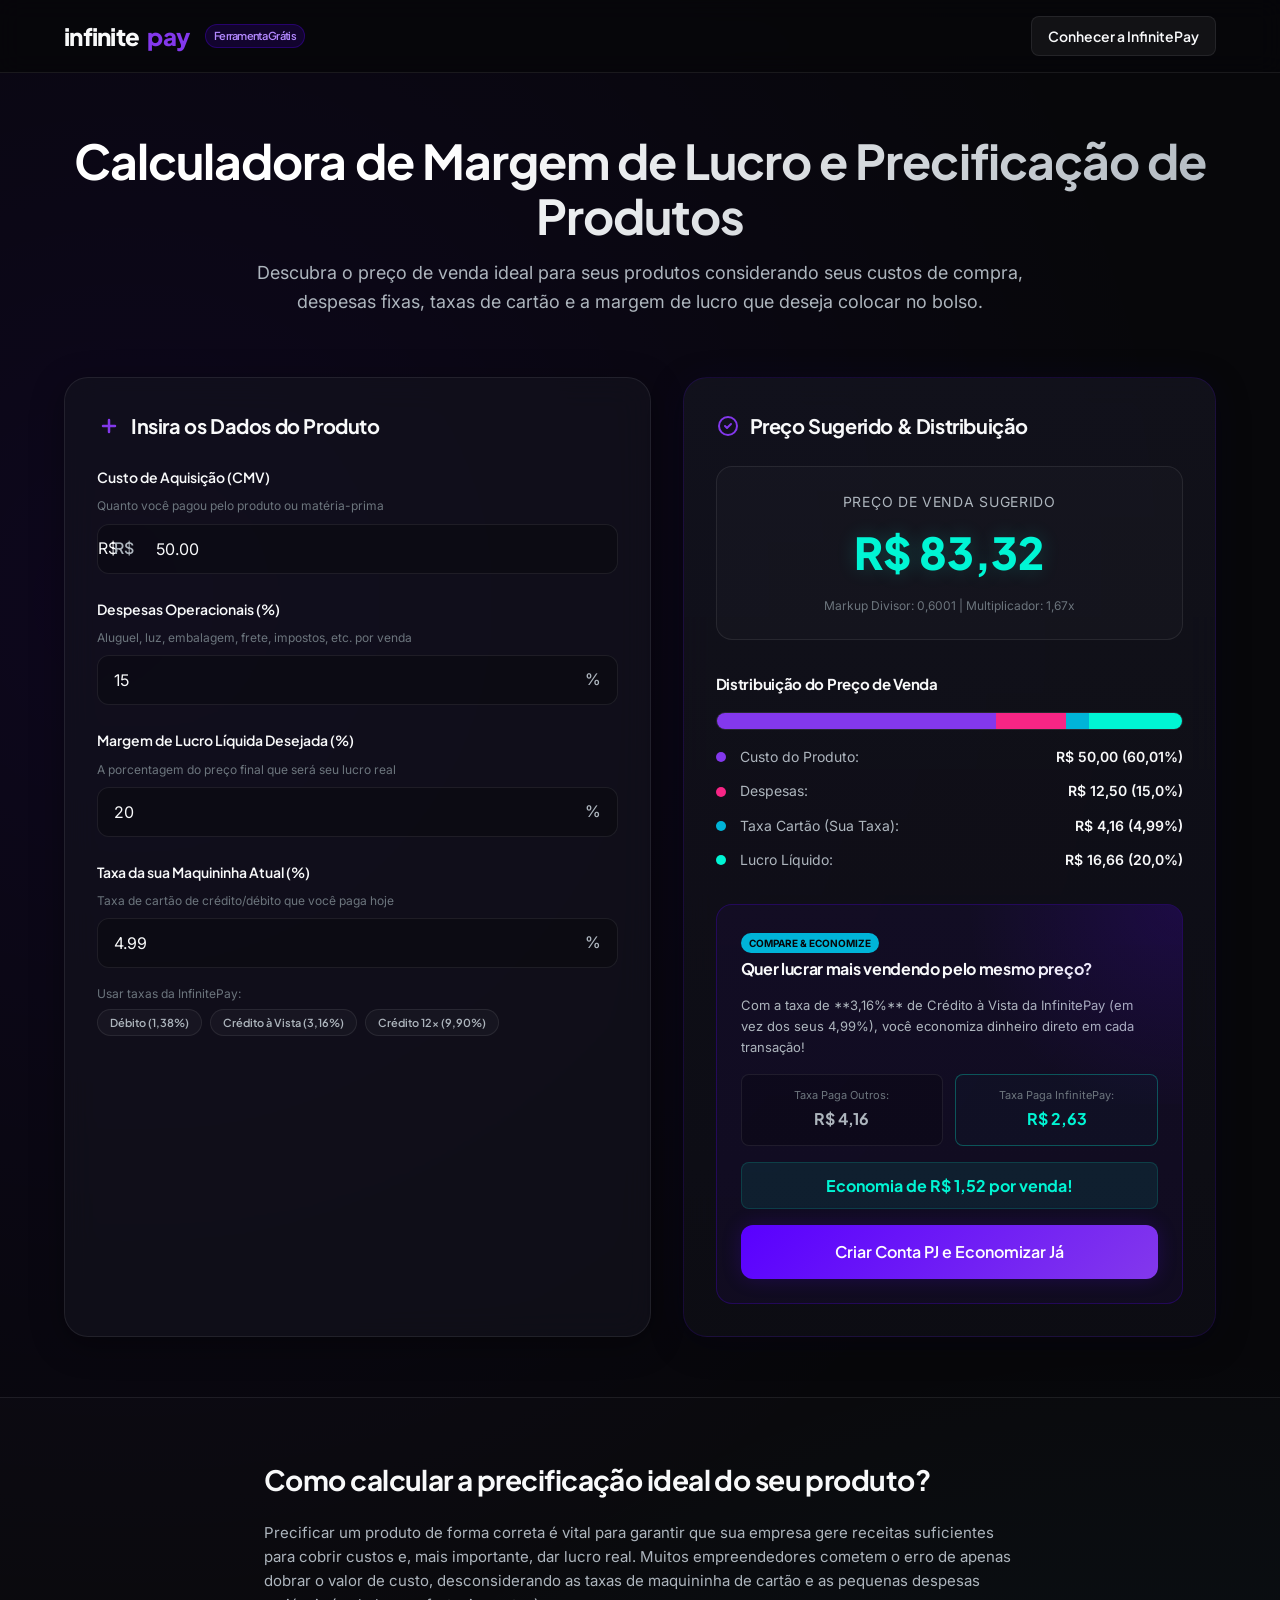
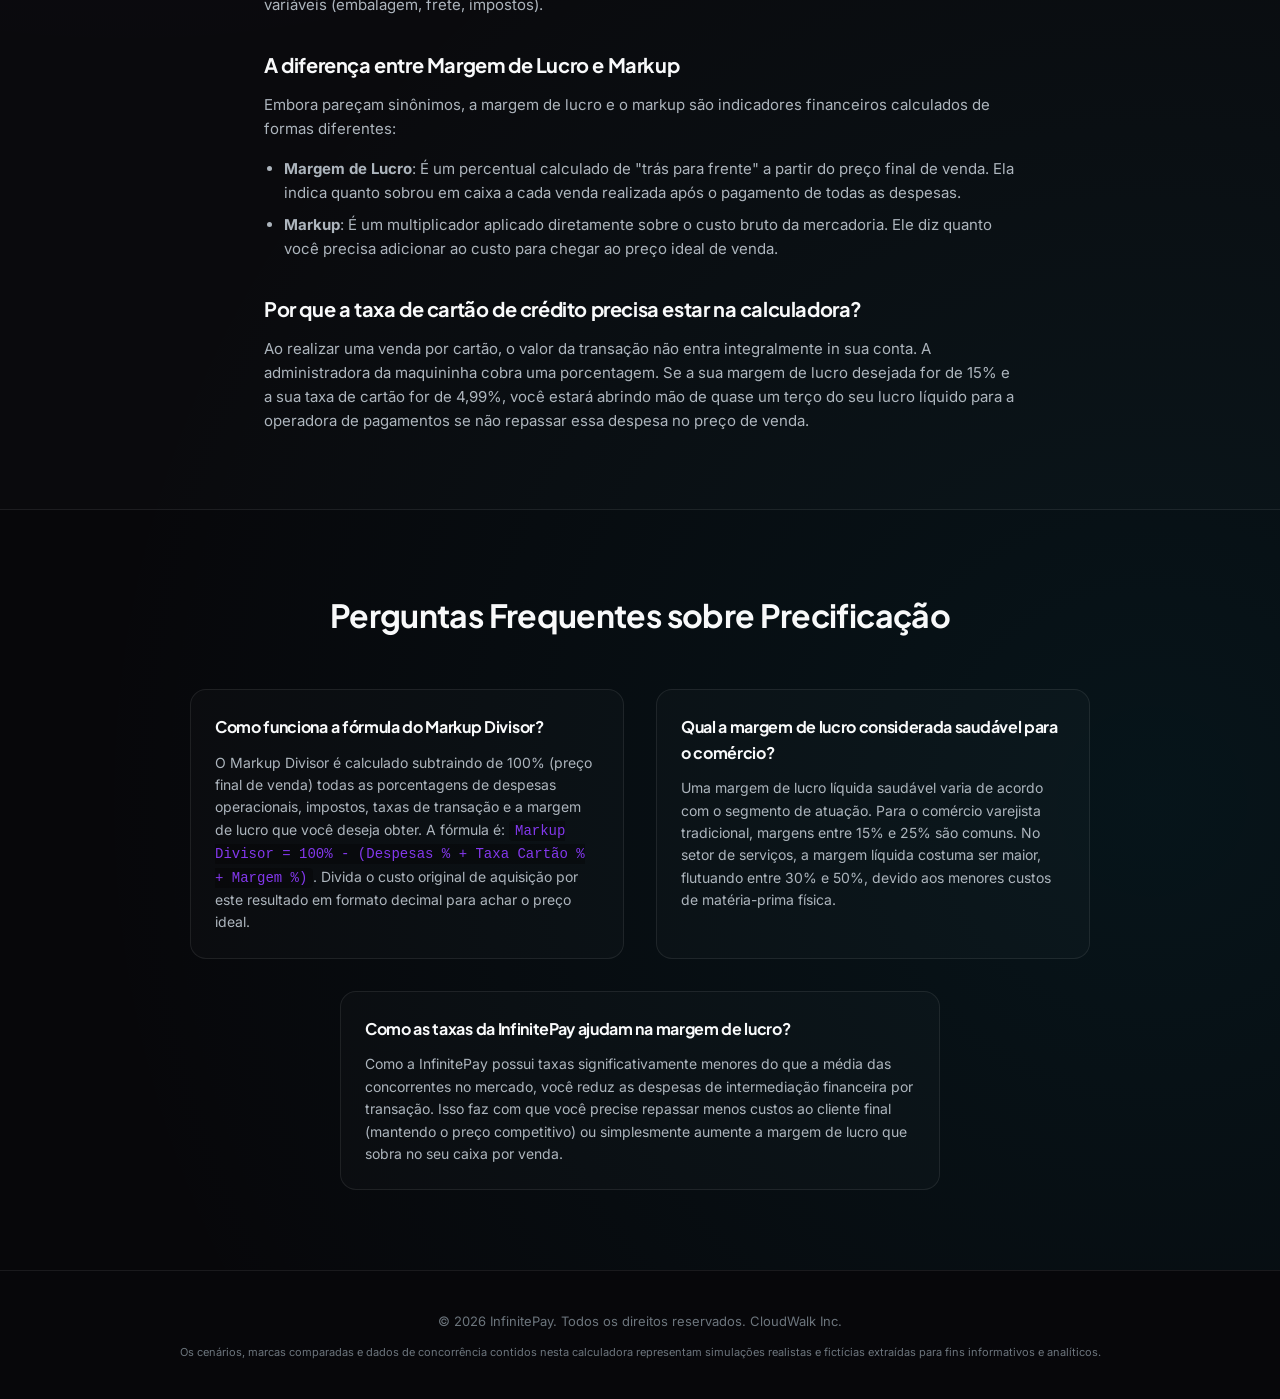
==== candidato/index.html @ b07c37e4 "feat: implement dynamic pricing calculator with markup logic and comparison tool" ====
<!DOCTYPE html>
<html lang="pt-BR">
<head>
    <meta charset="UTF-8">
    <meta name="viewport" content="width=device-width, initial-scale=1.0">
    <title>Calculadora de Margem de Lucro e Precificação de Produtos | InfinitePay</title>
    
    <!-- SEO Meta Tags -->
    <meta name="description" content="Calcule o preço de venda ideal dos seus produtos e sua margem de lucro real de forma simples. Simule custos, despesas e economize com as taxas de cartão da InfinitePay.">
    <meta name="robots" content="index, follow">
    <link rel="canonical" href="https://infinitepay.io/ferramentas/calculadora-margem-lucro-precificacao">
    
    <!-- Open Graph (Facebook, LinkedIn, etc.) -->
    <meta property="og:type" content="website">
    <meta property="og:url" content="https://infinitepay.io/ferramentas/calculadora-margem-lucro-precificacao">
    <meta property="og:title" content="Calculadora de Margem de Lucro e Precificação de Produtos | InfinitePay">
    <meta property="og:description" content="Calcule o preço de venda ideal dos seus produtos e sua margem de lucro real. Simule custos, despesas e o impacto das taxas de cartão grátis.">
    <meta property="og:image" content="https://infinitepay.io/assets/images/calculadora-precificacao-og.jpg">
    <meta property="og:locale" content="pt_BR">

    <!-- Twitter Card -->
    <meta name="twitter:card" content="summary_large_image">
    <meta name="twitter:url" content="https://infinitepay.io/ferramentas/calculadora-margem-lucro-precificacao">
    <meta name="twitter:title" content="Calculadora de Margem de Lucro e Precificação de Produtos | InfinitePay">
    <meta name="twitter:description" content="Calcule o preço de venda ideal dos seus produtos e sua margem de lucro real. Simule custos, despesas e economize nas taxas de cartão.">
    <meta name="twitter:image" content="https://infinitepay.io/assets/images/calculadora-precificacao-og.jpg">

    <!-- Fonts -->
    <link rel="preconnect" href="https://fonts.googleapis.com">
    <link rel="preconnect" href="https://fonts.gstatic.com" crossorigin>
    <link href="https://fonts.googleapis.com/css2?family=Plus+Jakarta+Sans:wght@400;500;600;700;800&family=Inter:wght@400;500;600&display=swap" rel="stylesheet">
    
    <!-- Style Link -->
    <link rel="stylesheet" href="style.css">

    <!-- Schema JSON-LD for WebApplication -->
    <script type="application/ld+json">
    {
      "@context": "https://schema.org",
      "@type": "WebApplication",
      "name": "Calculadora de Margem de Lucro e Precificação de Produtos",
      "url": "https://infinitepay.io/ferramentas/calculadora-margem-lucro-precificacao",
      "image": "https://infinitepay.io/assets/images/calculadora-precificacao-og.jpg",
      "description": "Calculadora gratuita para empreendedores calcularem o preço de venda ideal de mercadorias, margem de lucro e markup divisor.",
      "applicationCategory": "BusinessApplication, FinanceApplication",
      "operatingSystem": "All",
      "browserRequirements": "Requires JavaScript. Requires HTML5.",
      "offers": {
        "@type": "Offer",
        "price": "0",
        "priceCurrency": "BRL"
      },
      "publisher": {
        "@type": "Organization",
        "name": "InfinitePay",
        "url": "https://infinitepay.io",
        "logo": "https://infinitepay.io/assets/images/logo.png"
      }
    }
    </script>

    <!-- Schema JSON-LD for FAQPage (SEO/AEO Rich Snippet) -->
    <script type="application/ld+json">
    {
      "@context": "https://schema.org",
      "@type": "FAQPage",
      "mainEntity": [
        {
          "@type": "Question",
          "name": "Como calcular a margem de lucro de um produto?",
          "acceptedAnswer": {
            "@type": "Answer",
            "text": "Para calcular a margem de lucro líquida de um produto, subtraia todos os custos e despesas operacionais do preço de venda final. Divida o valor do lucro pelo preço de venda e multiplique por 100 para obter a porcentagem de margem líquida."
          }
        },
        {
          "@type": "Question",
          "name": "Qual é a diferença entre margem de lucro e markup?",
          "acceptedAnswer": {
            "@type": "Answer",
            "text": "A margem de lucro calcula a porcentagem de lucro contida no preço de venda final (que nunca passa de 100%). Já o markup é um multiplicador aplicado sobre o custo de compra do produto para definir o preço de venda (podendo ser superior a 100%)."
          }
        },
        {
          "@type": "Question",
          "name": "Por que incluir taxas de cartão na precificação?",
          "acceptedAnswer": {
            "@type": "Answer",
            "text": "As taxas de cartão e meios de pagamento são custos variáveis diretos que incidem sobre cada venda. Se não forem contabilizadas no preço de venda, elas consumirão diretamente a sua margem de lucro líquida."
          }
        }
      ]
    }
    </script>
</head>
<body>

    <!-- Header Navigation -->
    <header class="main-header">
        <div class="header-container">
            <div class="logo">
                <span class="logo-bold">infinite</span><span class="logo-light">pay</span>
                <span class="badge">Ferramenta Grátis</span>
            </div>
            <a href="https://infinitepay.io" class="btn-secondary-sm" target="_blank" rel="noopener">Conhecer a InfinitePay</a>
        </div>
    </header>

    <!-- Hero / Intro Section -->
    <main class="main-content">
        <section class="hero-section">
            <div class="container">
                <h1 class="hero-title">Calculadora de Margem de Lucro e Precificação de Produtos</h1>
                <p class="hero-subtitle">Descubra o preço de venda ideal para seus produtos considerando seus custos de compra, despesas fixas, taxas de cartão e a margem de lucro que deseja colocar no bolso.</p>
            </div>
        </section>

        <!-- Interactive Tool Interface -->
        <section class="calculator-section" id="calculadora-app">
            <div class="container calculator-grid">
                
                <!-- Inputs Box -->
                <div class="calc-panel inputs-panel">
                    <h2 class="panel-title">
                        <svg width="24" height="24" viewBox="0 0 24 24" fill="none" xmlns="http://www.w3.org/2000/svg"><path d="M12 6V18M6 12H18" stroke="currentColor" stroke-width="2.5" stroke-linecap="round" stroke-linejoin="round"/></svg>
                        Insira os Dados do Produto
                    </h2>
                    
                    <form class="calc-form" onsubmit="event.preventDefault();">
                        
                        <!-- Input 1: Custo do Produto -->
                        <div class="input-group">
                            <label for="input-cost">Custo de Aquisição (CMV)</label>
                            <span class="label-hint">Quanto você pagou pelo produto ou matéria-prima</span>
                            <div class="input-wrapper currency-input">
                                <span class="prefix">R$</span>
                                <input type="number" id="input-cost" placeholder="0,00" min="0.01" step="0.01" value="50.00" required>
                            </div>
                        </div>

                        <!-- Input 2: Despesas Fixas / Variáveis -->
                        <div class="input-group">
                            <label for="input-expenses">Despesas Operacionais (%)</label>
                            <span class="label-hint">Aluguel, luz, embalagem, frete, impostos, etc. por venda</span>
                            <div class="input-wrapper percent-input">
                                <input type="number" id="input-expenses" placeholder="0" min="0" max="99" value="15" required>
                                <span class="suffix">%</span>
                            </div>
                        </div>

                        <!-- Input 3: Margem Desejada -->
                        <div class="input-group">
                            <label for="input-profit">Margem de Lucro Líquida Desejada (%)</label>
                            <span class="label-hint">A porcentagem do preço final que será seu lucro real</span>
                            <div class="input-wrapper percent-input">
                                <input type="number" id="input-profit" placeholder="0" min="0" max="99" value="20" required>
                                <span class="suffix">%</span>
                            </div>
                        </div>

                        <!-- Input 4: Taxas de Cartão -->
                        <div class="input-group">
                            <label for="input-card-tax">Taxa da sua Maquininha Atual (%)</label>
                            <span class="label-hint">Taxa de cartão de crédito/débito que você paga hoje</span>
                            <div class="input-wrapper percent-input">
                                <input type="number" id="input-card-tax" placeholder="0.00" min="0" max="99" step="0.01" value="4.99" required>
                                <span class="suffix">%</span>
                            </div>
                            
                            <!-- Preset Buttons for InfinitePay comparison -->
                            <div class="presets-container">
                                <span class="presets-title">Usar taxas da InfinitePay:</span>
                                <div class="presets-buttons">
                                    <button type="button" class="preset-btn" data-rate="1.38">Débito (1,38%)</button>
                                    <button type="button" class="preset-btn" data-rate="3.16">Crédito à Vista (3,16%)</button>
                                    <button type="button" class="preset-btn" data-rate="9.90">Crédito 12x (9,90%)</button>
                                </div>
                            </div>
                        </div>

                    </form>
                </div>

                <!-- Outputs / Results Box -->
                <div class="calc-panel results-panel">
                    <h2 class="panel-title">
                        <svg width="24" height="24" viewBox="0 0 24 24" fill="none" xmlns="http://www.w3.org/2000/svg"><path d="M9 12L11 14L15 10M21 12C21 16.9706 16.9706 21 12 21C7.02944 21 3 16.9706 3 12C3 7.02944 7.02944 3 12 3C16.9706 3 21 7.02944 21 12Z" stroke="currentColor" stroke-width="2" stroke-linecap="round" stroke-linejoin="round"/></svg>
                        Preço Sugerido & Distribuição
                    </h2>
                    
                    <div id="results-error" class="results-error hidden">
                        <p class="error-msg">⚠️ A soma das despesas operacionais, taxa de cartão e margem desejada não pode atingir ou ultrapassar 100%. Reduza os valores para calcular.</p>
                    </div>

                    <div id="results-display" class="results-display">
                        
                        <div class="price-sugestion">
                            <span class="price-label">Preço de Venda Sugerido</span>
                            <div class="price-value" id="res-price">R$ 81,97</div>
                            <div class="markup-info">Markup Divisor: <span id="res-divisor">0,6100</span> | Multiplicador: <span id="res-multi">1,64x</span></div>
                        </div>

                        <!-- Bar chart distribution breakdown of selling price -->
                        <div class="breakdown-container">
                            <h3 class="breakdown-title">Distribuição do Preço de Venda</h3>
                            
                            <div class="bar-chart">
                                <div class="bar-segment seg-cost" id="bar-cost" style="width: 61%;"></div>
                                <div class="bar-segment seg-expenses" id="bar-expenses" style="width: 15%;"></div>
                                <div class="bar-segment seg-tax" id="bar-tax" style="width: 4.99%;"></div>
                                <div class="bar-segment seg-profit" id="bar-profit" style="width: 20%;"></div>
                            </div>
                            
                            <div class="legend-grid">
                                <div class="legend-item">
                                    <span class="dot cost"></span>
                                    <span class="leg-label">Custo do Produto:</span>
                                    <span class="leg-val" id="res-cost-val">R$ 50,00 (61,0%)</span>
                                </div>
                                <div class="legend-item">
                                    <span class="dot expenses"></span>
                                    <span class="leg-label">Despesas:</span>
                                    <span class="leg-val" id="res-expenses-val">R$ 12,30 (15,0%)</span>
                                </div>
                                <div class="legend-item">
                                    <span class="dot tax"></span>
                                    <span class="leg-label">Taxa Cartão (Sua Taxa):</span>
                                    <span class="leg-val" id="res-tax-val">R$ 4,09 (4,99%)</span>
                                </div>
                                <div class="legend-item">
                                    <span class="dot profit"></span>
                                    <span class="leg-label">Lucro Líquido:</span>
                                    <span class="leg-val" id="res-profit-val">R$ 16,39 (20,0%)</span>
                                </div>
                            </div>
                        </div>

                        <!-- Business Integration Call To Action -->
                        <div class="cta-integration">
                            <div class="cta-header">
                                <span class="cta-badge">Compare & Economize</span>
                                <h3 class="cta-title">Quer lucrar mais vendendo pelo mesmo preço?</h3>
                            </div>
                            <p class="cta-desc">Com a taxa de **3,16%** de Crédito à Vista da InfinitePay (em vez dos seus <span id="res-compare-current-rate">4,99</span>%), você economiza dinheiro direto em cada transação!</p>
                            
                            <div class="comparison-bar">
                                <div class="comp-box competitor">
                                    <span class="comp-label">Taxa Paga Outros:</span>
                                    <span class="comp-val" id="res-comp-others">R$ 4,09</span>
                                </div>
                                <div class="comp-box infinitepay">
                                    <span class="comp-label">Taxa Paga InfinitePay:</span>
                                    <span class="comp-val" id="res-comp-ip">R$ 2,59</span>
                                </div>
                            </div>

                            <div class="savings-highlight">
                                Economia de <span class="savings-amount" id="res-savings-value">R$ 1,50</span> por venda!
                            </div>
                            
                            <a href="https://infinitepay.io" class="btn-primary" target="_blank" rel="noopener">Criar Conta PJ e Economizar Já</a>
                        </div>

                    </div>
                </div>

            </div>
        </section>

        <!-- Informative / Content Section (SEO semantic reinforcement) -->
        <section class="content-section">
            <div class="container content-container">
                <div class="content-text">
                    <h2>Como calcular a precificação ideal do seu produto?</h2>
                    <p>Precificar um produto de forma correta é vital para garantir que sua empresa gere receitas suficientes para cobrir custos e, mais importante, dar lucro real. Muitos empreendedores cometem o erro de apenas dobrar o valor de custo, desconsiderando as taxas de maquininha de cartão e as pequenas despesas variáveis (embalagem, frete, impostos).</p>
                    
                    <h3>A diferença entre Margem de Lucro e Markup</h3>
                    <p>Embora pareçam sinônimos, a margem de lucro e o markup são indicadores financeiros calculados de formas diferentes:</p>
                    <ul>
                        <li><strong>Margem de Lucro</strong>: É um percentual calculado de "trás para frente" a partir do preço final de venda. Ela indica quanto sobrou em caixa a cada venda realizada após o pagamento de todas as despesas.</li>
                        <li><strong>Markup</strong>: É um multiplicador aplicado diretamente sobre o custo bruto da mercadoria. Ele diz quanto você precisa adicionar ao custo para chegar ao preço ideal de venda.</li>
                    </ul>

                    <h3>Por que a taxa de cartão de crédito precisa estar na calculadora?</h3>
                    <p>Ao realizar uma venda por cartão, o valor da transação não entra integralmente in sua conta. A administradora da maquininha cobra uma porcentagem. Se a sua margem de lucro desejada for de 15% e a sua taxa de cartão for de 4,99%, você estará abrindo mão de quase um terço do seu lucro líquido para a operadora de pagamentos se não repassar essa despesa no preço de venda.</p>
                </div>
            </div>
        </section>

        <!-- FAQ Section (AEO optimized) -->
        <section class="faq-section">
            <div class="container faq-container">
                <h2 class="faq-section-title">Perguntas Frequentes sobre Precificação</h2>
                
                <div class="faq-grid">
                    <div class="faq-item">
                        <h3 class="faq-question">Como funciona a fórmula do Markup Divisor?</h3>
                        <p class="faq-answer">O Markup Divisor é calculado subtraindo de 100% (preço final de venda) todas as porcentagens de despesas operacionais, impostos, taxas de transação e a margem de lucro que você deseja obter. A fórmula é: <code>Markup Divisor = 100% - (Despesas % + Taxa Cartão % + Margem %)</code>. Divida o custo original de aquisição por este resultado em formato decimal para achar o preço ideal.</p>
                    </div>

                    <div class="faq-item">
                        <h3 class="faq-question">Qual a margem de lucro considerada saudável para o comércio?</h3>
                        <p class="faq-answer">Uma margem de lucro líquida saudável varia de acordo com o segmento de atuação. Para o comércio varejista tradicional, margens entre 15% e 25% são comuns. No setor de serviços, a margem líquida costuma ser maior, flutuando entre 30% e 50%, devido aos menores custos de matéria-prima física.</p>
                    </div>

                    <div class="faq-item">
                        <h3 class="faq-question">Como as taxas da InfinitePay ajudam na margem de lucro?</h3>
                        <p class="faq-answer">Como a InfinitePay possui taxas significativamente menores do que a média das concorrentes no mercado, você reduz as despesas de intermediação financeira por transação. Isso faz com que você precise repassar menos custos ao cliente final (mantendo o preço competitivo) ou simplesmente aumente a margem de lucro que sobra no seu caixa por venda.</p>
                    </div>
                </div>
            </div>
        </section>
    </main>

    <!-- Footer -->
    <footer class="main-footer">
        <div class="container footer-container">
            <p>&copy; 2026 InfinitePay. Todos os direitos reservados. CloudWalk Inc.</p>
            <p class="footer-small">Os cenários, marcas comparadas e dados de concorrência contidos nesta calculadora representam simulações realistas e fictícias extraídas para fins informativos e analíticos.</p>
        </div>
    </footer>

    <!-- App Script -->
    <script src="app.js"></script>
</body>
</html>
---- candidato/style.css ----
/* --- Custom Properties / Design Tokens --- */
:root {
    --font-heading: 'Plus Jakarta Sans', -apple-system, BlinkMacSystemFont, "Segoe UI", Roboto, Helvetica, Arial, sans-serif;
    --font-body: 'Inter', -apple-system, BlinkMacSystemFont, "Segoe UI", Roboto, Helvetica, Arial, sans-serif;
    
    /* Sleek Dark Palette with Vibrating Violet & Blue Neons */
    --color-bg-darkest: #07070a;
    --color-bg-darker: #0d0d14;
    --color-bg-card: rgba(20, 20, 31, 0.6);
    --color-bg-card-hover: rgba(28, 28, 43, 0.8);
    
    --color-primary: #5900ff; /* Purple Neon */
    --color-primary-light: #8338ec;
    --color-primary-glow: rgba(89, 0, 255, 0.4);
    
    --color-accent-blue: #00b4d8;
    --color-accent-blue-glow: rgba(0, 180, 216, 0.3);
    
    --color-success: #00f5d4;
    --color-error: #ff0054;
    
    --color-text-primary: #f8f9fa;
    --color-text-secondary: #adb5bd;
    --color-text-muted: #6c757d;
    
    --border-color: rgba(255, 255, 255, 0.08);
    --border-color-focus: rgba(89, 0, 255, 0.5);
    
    --transition-fast: 0.2s ease;
    --transition-normal: 0.3s cubic-bezier(0.25, 0.8, 0.25, 1);
    
    --shadow-premium: 0 8px 32px 0 rgba(0, 0, 0, 0.37);
    --shadow-glow: 0 0 20px rgba(89, 0, 255, 0.2);
}

/* --- Base Styles & Reset --- */
* {
    margin: 0;
    padding: 0;
    box-sizing: border-box;
}

body {
    background-color: var(--color-bg-darkest);
    color: var(--color-text-primary);
    font-family: var(--font-body);
    line-height: 1.6;
    overflow-x: hidden;
    background-image: 
        radial-gradient(circle at 10% 20%, rgba(89, 0, 255, 0.08) 0%, transparent 40%),
        radial-gradient(circle at 90% 80%, rgba(0, 180, 216, 0.08) 0%, transparent 40%);
}

.container {
    width: 100%;
    max-width: 1200px;
    margin: 0 auto;
    padding: 0 24px;
}

/* --- Typography --- */
h1, h2, h3, h4 {
    font-family: var(--font-heading);
    font-weight: 700;
    letter-spacing: -0.02em;
}

/* --- Header --- */
.main-header {
    background-color: rgba(7, 7, 10, 0.85);
    backdrop-filter: blur(12px);
    border-bottom: 1px solid var(--border-color);
    position: sticky;
    top: 0;
    z-index: 100;
}

.header-container {
    display: flex;
    justify-content: space-between;
    align-items: center;
    height: 72px;
    max-width: 1200px;
    margin: 0 auto;
    padding: 0 24px;
}

.logo {
    display: flex;
    align-items: center;
    gap: 8px;
    font-family: var(--font-heading);
    font-size: 24px;
    font-weight: 800;
    letter-spacing: -0.03em;
}

.logo-bold {
    color: var(--color-text-primary);
}

.logo-light {
    color: var(--color-primary-light);
}

.badge {
    font-size: 11px;
    font-weight: 600;
    background-color: rgba(89, 0, 255, 0.15);
    color: #b388ff;
    padding: 2px 8px;
    border-radius: 20px;
    border: 1px solid rgba(89, 0, 255, 0.3);
    margin-left: 8px;
}

/* --- Buttons --- */
.btn-primary {
    display: inline-flex;
    align-items: center;
    justify-content: center;
    background: linear-gradient(135deg, var(--color-primary), var(--color-primary-light));
    color: white;
    font-family: var(--font-heading);
    font-weight: 600;
    font-size: 16px;
    padding: 14px 28px;
    border-radius: 12px;
    border: none;
    cursor: pointer;
    text-decoration: none;
    transition: var(--transition-normal);
    box-shadow: var(--shadow-glow);
}

.btn-primary:hover {
    transform: translateY(-2px);
    box-shadow: 0 0 30px rgba(89, 0, 255, 0.5);
    filter: brightness(1.1);
}

.btn-secondary-sm {
    display: inline-flex;
    align-items: center;
    background-color: rgba(255, 255, 255, 0.05);
    border: 1px solid var(--border-color);
    color: var(--color-text-primary);
    font-family: var(--font-heading);
    font-weight: 600;
    font-size: 14px;
    padding: 8px 16px;
    border-radius: 8px;
    cursor: pointer;
    text-decoration: none;
    transition: var(--transition-fast);
}

.btn-secondary-sm:hover {
    background-color: rgba(255, 255, 255, 0.1);
    border-color: rgba(255, 255, 255, 0.2);
}

/* --- Hero Section --- */
.hero-section {
    padding: 60px 0 40px;
    text-align: center;
}

.hero-title {
    font-size: clamp(32px, 5vw, 48px);
    line-height: 1.15;
    margin-bottom: 16px;
    background: linear-gradient(135deg, #fff 30%, var(--color-text-secondary));
    -webkit-background-clip: text;
    -webkit-text-fill-color: transparent;
}

.hero-subtitle {
    font-size: clamp(16px, 2vw, 18px);
    color: var(--color-text-secondary);
    max-width: 800px;
    margin: 0 auto;
}

/* --- Calculator Section --- */
.calculator-section {
    padding: 20px 0 60px;
}

.calculator-grid {
    display: grid;
    grid-template-columns: 1fr;
    gap: 32px;
}

@media (min-width: 992px) {
    .calculator-grid {
        grid-template-columns: 1.1fr 1fr;
    }
}

/* Glassmorphism Panel Container */
.calc-panel {
    background: var(--color-bg-card);
    backdrop-filter: blur(16px);
    border: 1px solid var(--border-color);
    border-radius: 24px;
    padding: 32px;
    box-shadow: var(--shadow-premium);
    transition: border-color var(--transition-normal);
}

.calc-panel:hover {
    border-color: rgba(255, 255, 255, 0.15);
}

.panel-title {
    font-size: 20px;
    margin-bottom: 24px;
    display: flex;
    align-items: center;
    gap: 10px;
    color: var(--color-text-primary);
}

.panel-title svg {
    color: var(--color-primary-light);
}

/* Form inputs styling */
.calc-form {
    display: flex;
    flex-direction: column;
    gap: 24px;
}

.input-group {
    display: flex;
    flex-direction: column;
    gap: 8px;
}

.input-group label {
    font-family: var(--font-heading);
    font-weight: 600;
    font-size: 14px;
    color: var(--color-text-primary);
}

.label-hint {
    font-size: 12px;
    color: var(--color-text-muted);
}

.input-wrapper {
    position: relative;
    display: flex;
    align-items: center;
    background-color: rgba(0, 0, 0, 0.25);
    border: 1px solid var(--border-color);
    border-radius: 12px;
    transition: var(--transition-fast);
}

.input-wrapper:focus-within {
    border-color: var(--color-primary-light);
    box-shadow: 0 0 10px rgba(89, 0, 255, 0.25);
}

.input-wrapper input {
    width: 100%;
    background: transparent;
    border: none;
    outline: none;
    color: var(--color-text-primary);
    font-family: var(--font-body);
    font-size: 16px;
    padding: 14px 16px;
}

/* Remove spin buttons on inputs */
.input-wrapper input::-webkit-outer-spin-button,
.input-wrapper input::-webkit-inner-spin-button {
    -webkit-appearance: none;
    margin: 0;
}

.input-wrapper input[type=number] {
    -moz-appearance: textfield;
}

/* Prefix & Suffix style */
.currency-input input {
    padding-left: 38px;
}

.currency-input::before {
    content: "R$";
    position: absolute;
    left: 16px;
    color: var(--color-text-secondary);
    font-size: 16px;
    font-weight: 500;
}

.percent-input input {
    padding-right: 38px;
}

.percent-input .suffix {
    position: absolute;
    right: 16px;
    color: var(--color-text-secondary);
    font-size: 16px;
    font-weight: 500;
}

/* Presets style */
.presets-container {
    margin-top: 8px;
}

.presets-title {
    font-size: 12px;
    color: var(--color-text-muted);
    display: block;
    margin-bottom: 6px;
}

.presets-buttons {
    display: flex;
    flex-wrap: wrap;
    gap: 8px;
}

.preset-btn {
    background-color: rgba(255, 255, 255, 0.03);
    border: 1px solid var(--border-color);
    color: var(--color-text-secondary);
    font-family: var(--font-heading);
    font-size: 11px;
    font-weight: 600;
    padding: 6px 12px;
    border-radius: 20px;
    cursor: pointer;
    transition: var(--transition-fast);
}

.preset-btn:hover {
    background-color: rgba(89, 0, 255, 0.1);
    color: #b388ff;
    border-color: rgba(89, 0, 255, 0.4);
}

.preset-btn.active {
    background-color: var(--color-primary);
    color: white;
    border-color: var(--color-primary-light);
    box-shadow: 0 0 10px rgba(89, 0, 255, 0.3);
}

/* --- Results Panel --- */
.results-panel {
    background: linear-gradient(180deg, rgba(20, 20, 31, 0.8) 0%, rgba(13, 13, 20, 0.95) 100%);
    border: 1px solid rgba(89, 0, 255, 0.15);
    box-shadow: var(--shadow-premium), 0 0 40px rgba(89, 0, 255, 0.05);
}

/* Error State */
.results-error {
    background-color: rgba(255, 0, 84, 0.1);
    border: 1px solid rgba(255, 0, 84, 0.25);
    padding: 16px;
    border-radius: 12px;
    margin-bottom: 24px;
}

.results-error.hidden {
    display: none;
}

.error-msg {
    color: #ff85a1;
    font-size: 14px;
}

/* Display State */
.results-display {
    display: flex;
    flex-direction: column;
    gap: 32px;
}

.price-sugestion {
    text-align: center;
    background-color: rgba(255, 255, 255, 0.02);
    border: 1px solid var(--border-color);
    border-radius: 16px;
    padding: 24px;
}

.price-label {
    font-size: 14px;
    color: var(--color-text-secondary);
    text-transform: uppercase;
    letter-spacing: 0.05em;
    display: block;
    margin-bottom: 4px;
}

.price-value {
    font-family: var(--font-heading);
    font-size: clamp(36px, 5vw, 44px);
    font-weight: 800;
    color: var(--color-success);
    margin-bottom: 8px;
    text-shadow: 0 0 20px rgba(0, 245, 212, 0.2);
}

.markup-info {
    font-size: 12px;
    color: var(--color-text-muted);
}

/* Bar Chart breakdown */
.breakdown-container {
    display: flex;
    flex-direction: column;
    gap: 16px;
}

.breakdown-title {
    font-size: 15px;
    color: var(--color-text-primary);
}

.bar-chart {
    height: 18px;
    background-color: rgba(255, 255, 255, 0.05);
    border-radius: 9px;
    display: flex;
    overflow: hidden;
    border: 1px solid rgba(255, 255, 255, 0.05);
}

.bar-segment {
    height: 100%;
    transition: width var(--transition-normal);
}

.seg-cost { background-color: var(--color-primary-light); }
.seg-expenses { background-color: #f72585; }
.seg-tax { background-color: var(--color-accent-blue); }
.seg-profit { background-color: var(--color-success); }

/* Legend styling */
.legend-grid {
    display: flex;
    flex-direction: column;
    gap: 12px;
}

.legend-item {
    display: grid;
    grid-template-columns: 12px 1fr auto;
    align-items: center;
    gap: 12px;
    font-size: 14px;
}

.dot {
    width: 10px;
    height: 10px;
    border-radius: 50%;
    display: inline-block;
}

.dot.cost { background-color: var(--color-primary-light); }
.dot.expenses { background-color: #f72585; }
.dot.tax { background-color: var(--color-accent-blue); }
.dot.profit { background-color: var(--color-success); }

.leg-label {
    color: var(--color-text-secondary);
}

.leg-val {
    font-weight: 600;
    color: var(--color-text-primary);
}

/* CTA Business Integration */
.cta-integration {
    background-color: rgba(89, 0, 255, 0.06);
    border: 1px solid rgba(89, 0, 255, 0.25);
    border-radius: 16px;
    padding: 24px;
    display: flex;
    flex-direction: column;
    gap: 16px;
    position: relative;
    overflow: hidden;
}

.cta-integration::before {
    content: "";
    position: absolute;
    top: -50%;
    right: -50%;
    width: 100%;
    height: 100%;
    background: radial-gradient(circle, rgba(89, 0, 255, 0.15) 0%, transparent 70%);
    pointer-events: none;
}

.cta-badge {
    font-size: 10px;
    font-weight: 700;
    background-color: var(--color-accent-blue);
    color: var(--color-bg-darkest);
    padding: 2px 8px;
    border-radius: 20px;
    display: inline-block;
    margin-bottom: 6px;
    text-transform: uppercase;
}

.cta-title {
    font-size: 16px;
    line-height: 1.3;
}

.cta-desc {
    font-size: 13px;
    color: var(--color-text-secondary);
}

.cta-desc strong {
    color: white;
}

/* Comparison bar visualizer */
.comparison-bar {
    display: flex;
    gap: 12px;
}

.comp-box {
    flex: 1;
    background-color: rgba(0, 0, 0, 0.2);
    border: 1px solid var(--border-color);
    padding: 12px;
    border-radius: 8px;
    text-align: center;
}

.comp-box.infinitepay {
    border-color: rgba(0, 245, 212, 0.3);
    background-color: rgba(0, 245, 212, 0.02);
}

.comp-label {
    font-size: 11px;
    color: var(--color-text-muted);
    display: block;
    margin-bottom: 2px;
}

.comp-val {
    font-family: var(--font-heading);
    font-size: 16px;
    font-weight: 700;
}

.competitor .comp-val {
    color: var(--color-text-secondary);
}

.infinitepay .comp-val {
    color: var(--color-success);
}

.savings-highlight {
    font-family: var(--font-heading);
    font-size: 16px;
    font-weight: 700;
    color: var(--color-success);
    text-align: center;
    background-color: rgba(0, 245, 212, 0.08);
    padding: 10px;
    border-radius: 8px;
    border: 1px solid rgba(0, 245, 212, 0.15);
}

/* --- Content Section --- */
.content-section {
    padding: 60px 0;
    background-color: rgba(255, 255, 255, 0.01);
    border-top: 1px solid var(--border-color);
    border-bottom: 1px solid var(--border-color);
}

.content-container {
    max-width: 800px;
}

.content-text h2 {
    font-size: 28px;
    margin-bottom: 18px;
    color: var(--color-text-primary);
}

.content-text h3 {
    font-size: 20px;
    margin-top: 32px;
    margin-bottom: 12px;
    color: var(--color-text-primary);
}

.content-text p {
    color: var(--color-text-secondary);
    margin-bottom: 16px;
    font-size: 15px;
}

.content-text ul {
    margin-left: 20px;
    margin-bottom: 20px;
    color: var(--color-text-secondary);
}

.content-text li {
    margin-bottom: 8px;
    font-size: 15px;
}

/* --- FAQ Section --- */
.faq-section {
    padding: 80px 0;
}

.faq-section-title {
    text-align: center;
    font-size: 32px;
    margin-bottom: 48px;
}

.faq-grid {
    display: grid;
    grid-template-columns: 1fr;
    gap: 32px;
    max-width: 900px;
    margin: 0 auto;
}

@media (min-width: 768px) {
    .faq-grid {
        grid-template-columns: 1fr 1fr;
    }
    
    .faq-grid .faq-item:last-child {
        grid-column: span 2;
        max-width: 600px;
        margin: 0 auto;
    }
}

.faq-item {
    background-color: rgba(255, 255, 255, 0.02);
    border: 1px solid var(--border-color);
    padding: 24px;
    border-radius: 16px;
    transition: var(--transition-fast);
}

.faq-item:hover {
    border-color: rgba(255, 255, 255, 0.12);
    background-color: rgba(255, 255, 255, 0.03);
}

.faq-question {
    font-size: 16px;
    margin-bottom: 12px;
    color: var(--color-text-primary);
}

.faq-answer {
    font-size: 14px;
    color: var(--color-text-secondary);
}

.faq-answer code {
    background-color: rgba(0, 0, 0, 0.3);
    padding: 2px 6px;
    border-radius: 4px;
    font-family: monospace;
    color: var(--color-primary-light);
}

/* --- Footer --- */
.main-footer {
    border-top: 1px solid var(--border-color);
    background-color: var(--color-bg-darkest);
    padding: 40px 0;
    text-align: center;
    font-size: 13px;
    color: var(--color-text-muted);
}

.footer-container {
    display: flex;
    flex-direction: column;
    gap: 12px;
}

.footer-small {
    font-size: 11px;
}
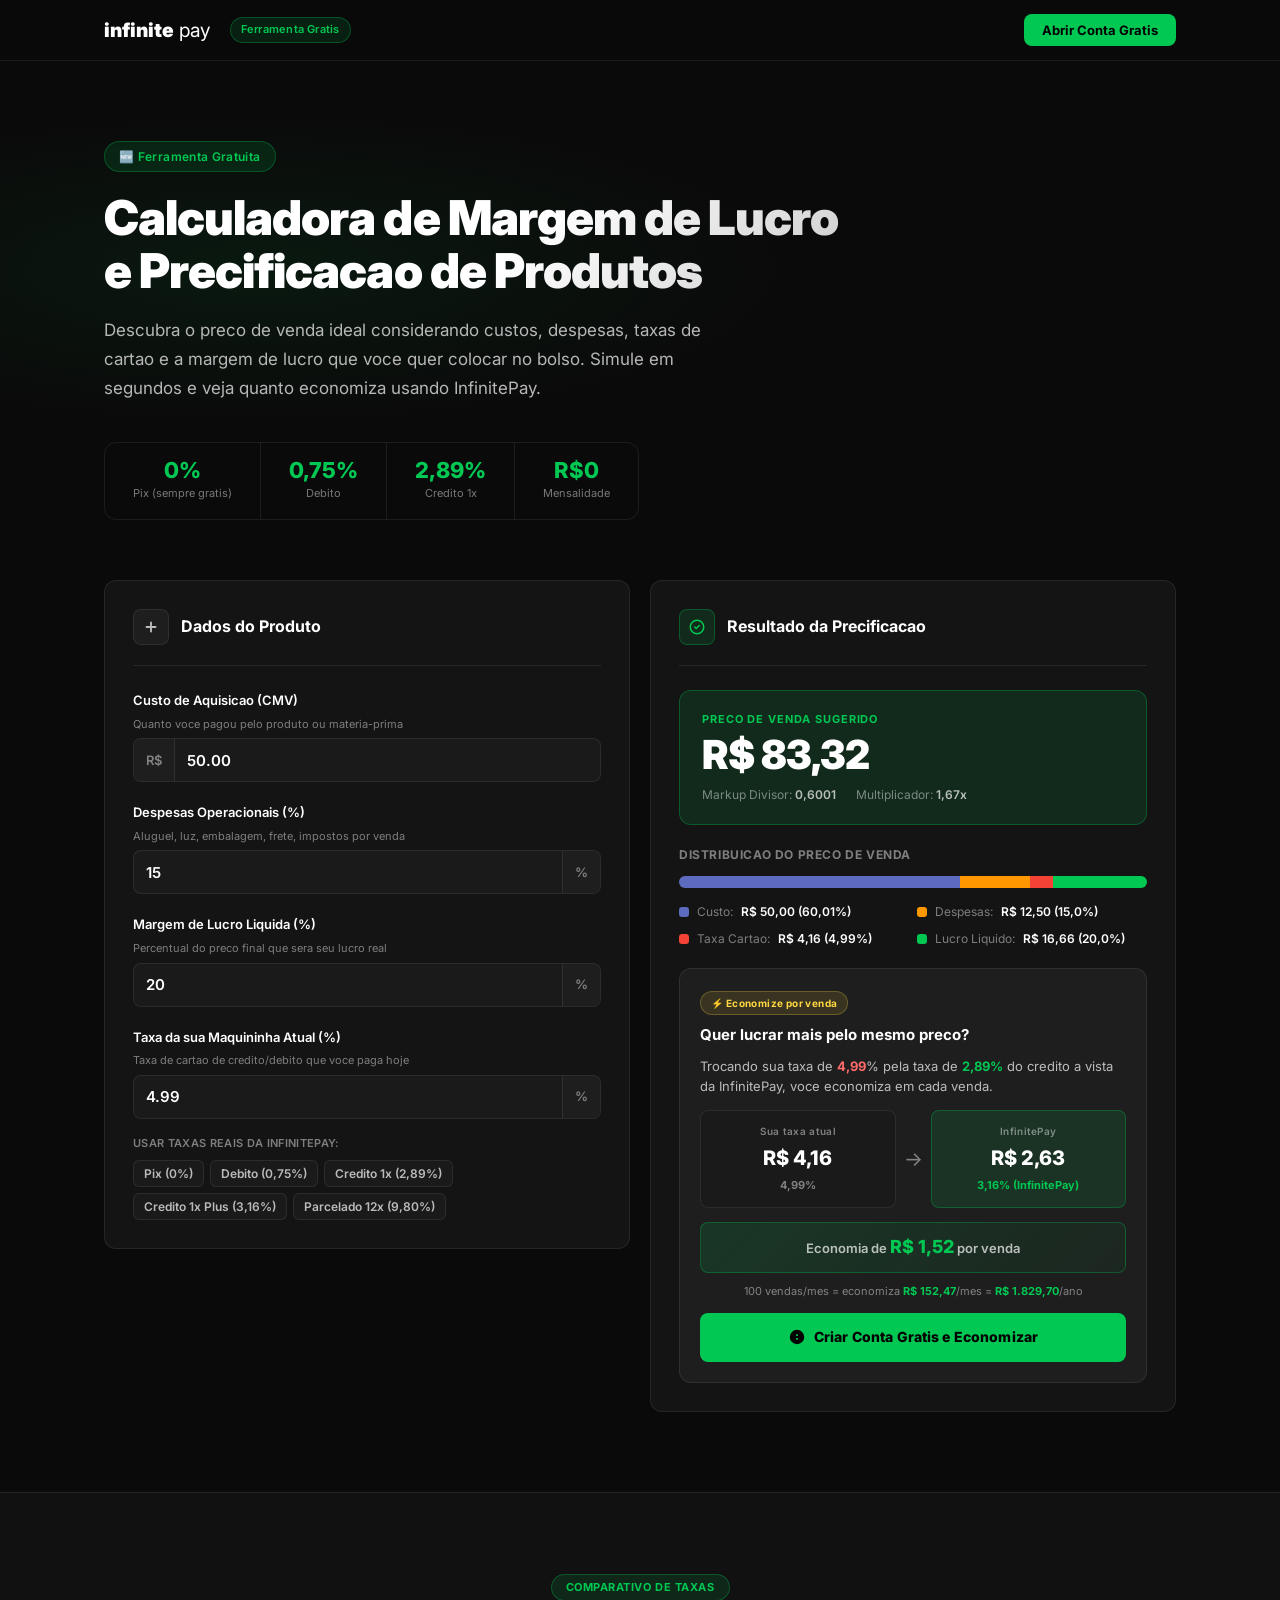
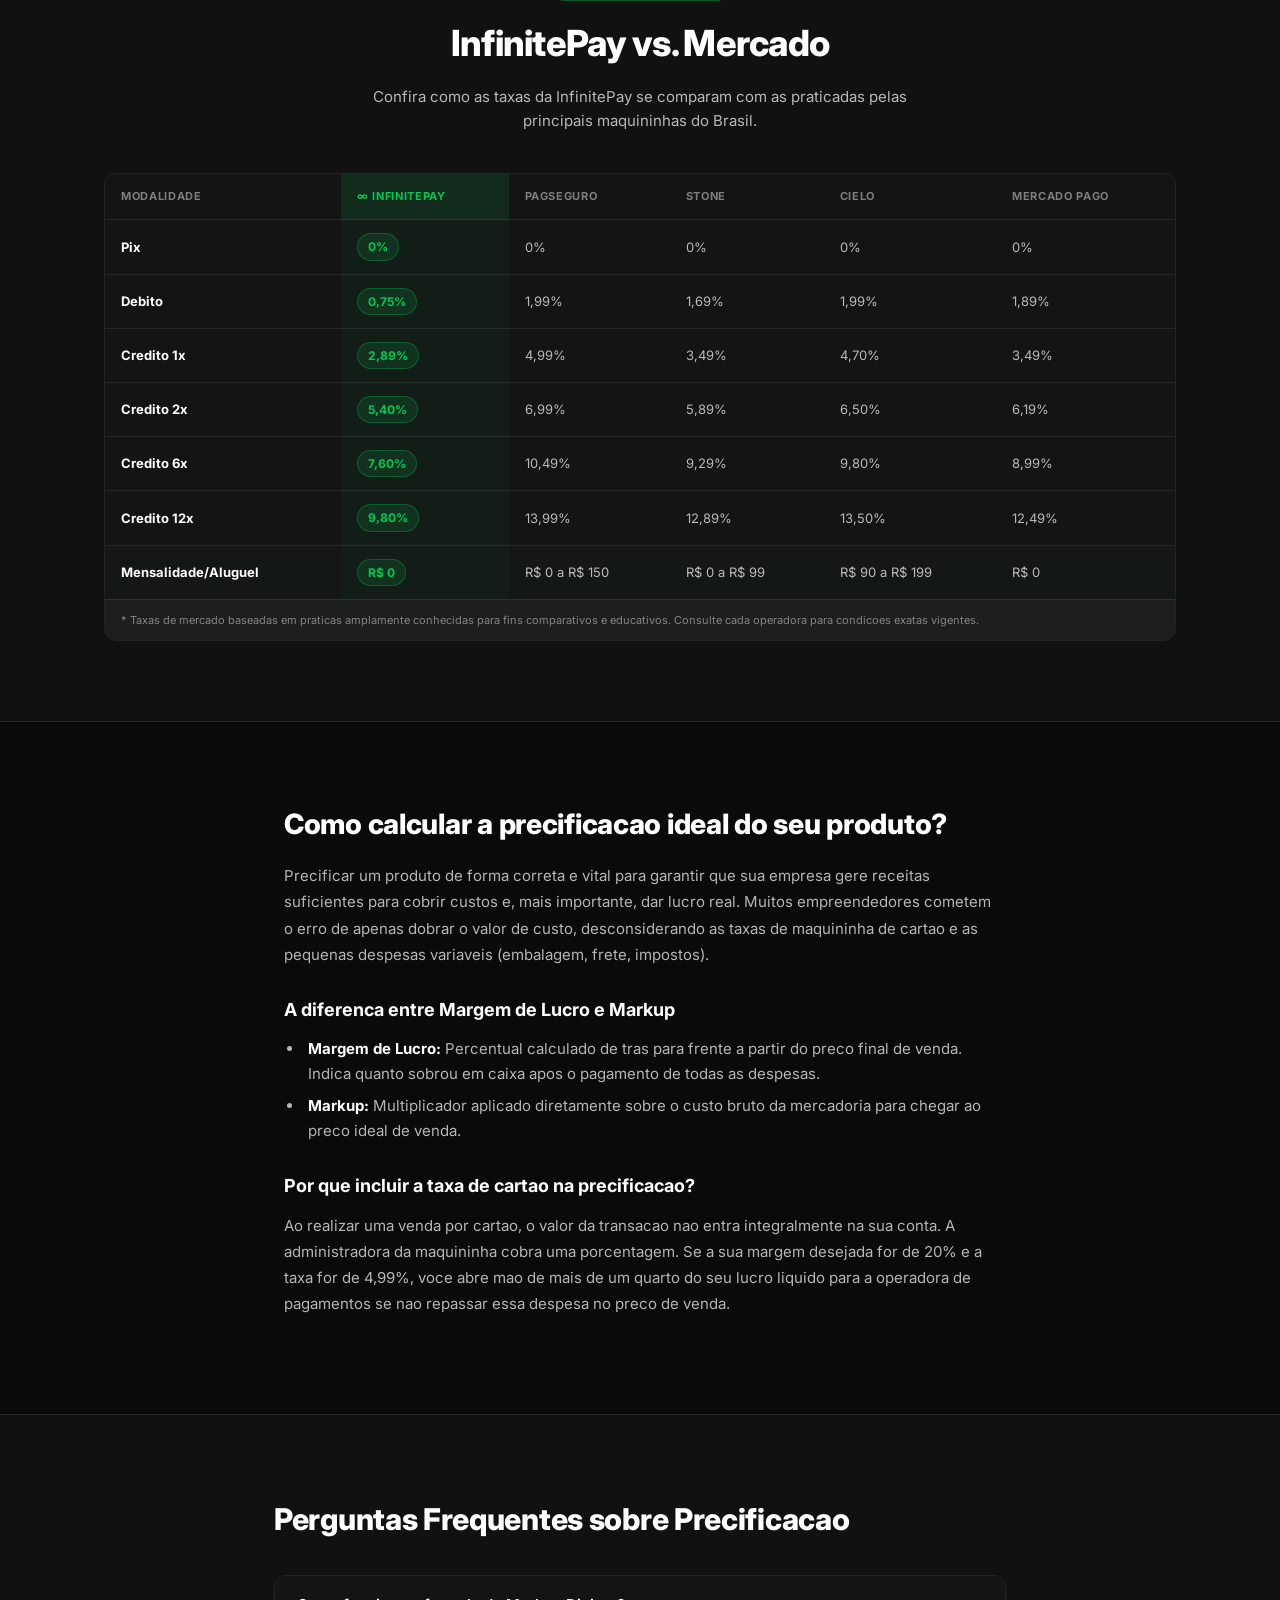
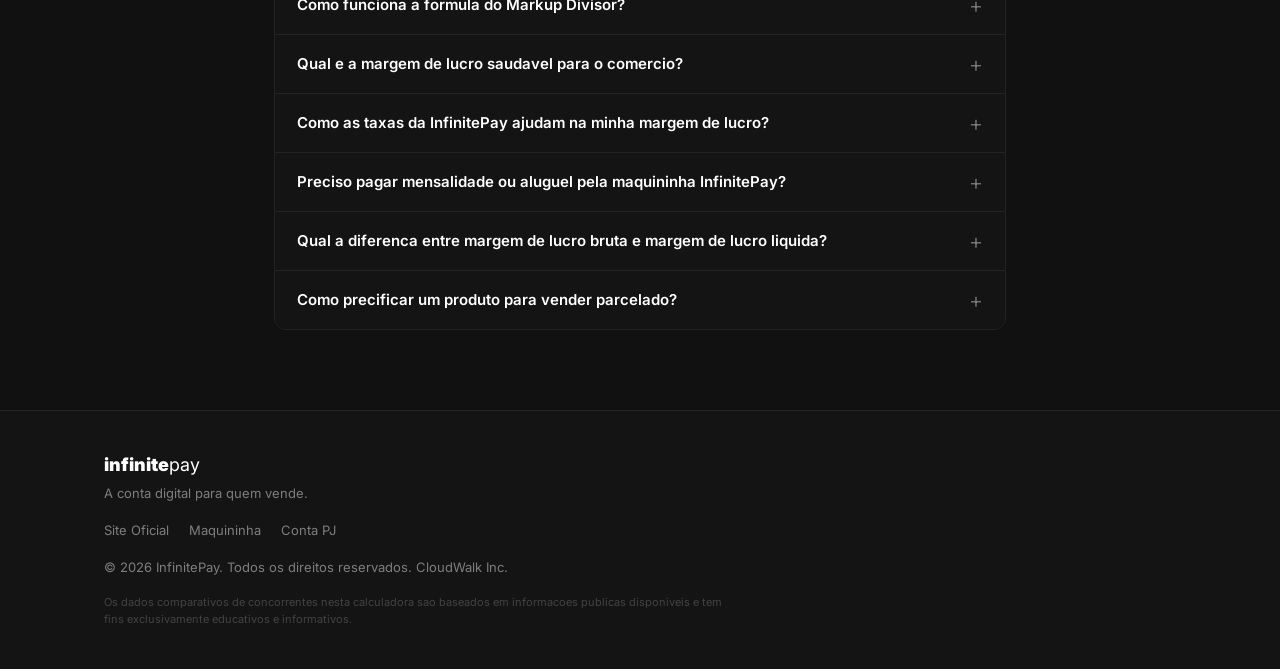
==== commit 2c2d2a52: "- Redesign ferramenta visual InfinitePay taxas reais e comparativo de mercado 2026-08-20 00:01" ====
--- a/candidato/index.html
+++ b/candidato/index.html
@@ -1,326 +1,440 @@
 <!DOCTYPE html>
 <html lang="pt-BR">
 <head>
-    <meta charset="UTF-8">
-    <meta name="viewport" content="width=device-width, initial-scale=1.0">
-    <title>Calculadora de Margem de Lucro e Precificação de Produtos | InfinitePay</title>
-    
-    <!-- SEO Meta Tags -->
-    <meta name="description" content="Calcule o preço de venda ideal dos seus produtos e sua margem de lucro real de forma simples. Simule custos, despesas e economize com as taxas de cartão da InfinitePay.">
-    <meta name="robots" content="index, follow">
-    <link rel="canonical" href="https://infinitepay.io/ferramentas/calculadora-margem-lucro-precificacao">
-    
-    <!-- Open Graph (Facebook, LinkedIn, etc.) -->
-    <meta property="og:type" content="website">
-    <meta property="og:url" content="https://infinitepay.io/ferramentas/calculadora-margem-lucro-precificacao">
-    <meta property="og:title" content="Calculadora de Margem de Lucro e Precificação de Produtos | InfinitePay">
-    <meta property="og:description" content="Calcule o preço de venda ideal dos seus produtos e sua margem de lucro real. Simule custos, despesas e o impacto das taxas de cartão grátis.">
-    <meta property="og:image" content="https://infinitepay.io/assets/images/calculadora-precificacao-og.jpg">
-    <meta property="og:locale" content="pt_BR">
-
-    <!-- Twitter Card -->
-    <meta name="twitter:card" content="summary_large_image">
-    <meta name="twitter:url" content="https://infinitepay.io/ferramentas/calculadora-margem-lucro-precificacao">
-    <meta name="twitter:title" content="Calculadora de Margem de Lucro e Precificação de Produtos | InfinitePay">
-    <meta name="twitter:description" content="Calcule o preço de venda ideal dos seus produtos e sua margem de lucro real. Simule custos, despesas e economize nas taxas de cartão.">
-    <meta name="twitter:image" content="https://infinitepay.io/assets/images/calculadora-precificacao-og.jpg">
-
-    <!-- Fonts -->
-    <link rel="preconnect" href="https://fonts.googleapis.com">
-    <link rel="preconnect" href="https://fonts.gstatic.com" crossorigin>
-    <link href="https://fonts.googleapis.com/css2?family=Plus+Jakarta+Sans:wght@400;500;600;700;800&family=Inter:wght@400;500;600&display=swap" rel="stylesheet">
-    
-    <!-- Style Link -->
-    <link rel="stylesheet" href="style.css">
-
-    <!-- Schema JSON-LD for WebApplication -->
-    <script type="application/ld+json">
-    {
-      "@context": "https://schema.org",
-      "@type": "WebApplication",
-      "name": "Calculadora de Margem de Lucro e Precificação de Produtos",
-      "url": "https://infinitepay.io/ferramentas/calculadora-margem-lucro-precificacao",
-      "image": "https://infinitepay.io/assets/images/calculadora-precificacao-og.jpg",
-      "description": "Calculadora gratuita para empreendedores calcularem o preço de venda ideal de mercadorias, margem de lucro e markup divisor.",
-      "applicationCategory": "BusinessApplication, FinanceApplication",
-      "operatingSystem": "All",
-      "browserRequirements": "Requires JavaScript. Requires HTML5.",
-      "offers": {
-        "@type": "Offer",
-        "price": "0",
-        "priceCurrency": "BRL"
-      },
-      "publisher": {
-        "@type": "Organization",
-        "name": "InfinitePay",
-        "url": "https://infinitepay.io",
-        "logo": "https://infinitepay.io/assets/images/logo.png"
-      }
-    }
-    </script>
-
-    <!-- Schema JSON-LD for FAQPage (SEO/AEO Rich Snippet) -->
-    <script type="application/ld+json">
-    {
-      "@context": "https://schema.org",
-      "@type": "FAQPage",
-      "mainEntity": [
-        {
-          "@type": "Question",
-          "name": "Como calcular a margem de lucro de um produto?",
-          "acceptedAnswer": {
-            "@type": "Answer",
-            "text": "Para calcular a margem de lucro líquida de um produto, subtraia todos os custos e despesas operacionais do preço de venda final. Divida o valor do lucro pelo preço de venda e multiplique por 100 para obter a porcentagem de margem líquida."
-          }
-        },
-        {
-          "@type": "Question",
-          "name": "Qual é a diferença entre margem de lucro e markup?",
-          "acceptedAnswer": {
-            "@type": "Answer",
-            "text": "A margem de lucro calcula a porcentagem de lucro contida no preço de venda final (que nunca passa de 100%). Já o markup é um multiplicador aplicado sobre o custo de compra do produto para definir o preço de venda (podendo ser superior a 100%)."
-          }
-        },
-        {
-          "@type": "Question",
-          "name": "Por que incluir taxas de cartão na precificação?",
-          "acceptedAnswer": {
-            "@type": "Answer",
-            "text": "As taxas de cartão e meios de pagamento são custos variáveis diretos que incidem sobre cada venda. Se não forem contabilizadas no preço de venda, elas consumirão diretamente a sua margem de lucro líquida."
-          }
-        }
-      ]
-    }
-    </script>
+<meta charset="UTF-8">
+<meta name="viewport" content="width=device-width, initial-scale=1.0">
+<title>Calculadora de Margem de Lucro e Precificacao de Produtos | InfinitePay</title>
+
+<!-- SEO Meta Tags -->
+<meta name="description" content="Calcule o preco de venda ideal dos seus produtos e sua margem de lucro real. Simule custos, despesas e economize com as menores taxas de cartao do Brasil da InfinitePay.">
+<meta name="robots" content="index, follow">
+<link rel="canonical" href="https://infinitepay.io/ferramentas/calculadora-margem-lucro-precificacao">
+
+<!-- Open Graph -->
+<meta property="og:type" content="website">
+<meta property="og:url" content="https://infinitepay.io/ferramentas/calculadora-margem-lucro-precificacao">
+<meta property="og:title" content="Calculadora de Margem de Lucro e Precificacao de Produtos | InfinitePay">
+<meta property="og:description" content="Calcule o preco de venda ideal dos seus produtos e sua margem de lucro real. Simule custos, despesas e o impacto das taxas de cartao gratis.">
+<meta property="og:locale" content="pt_BR">
+
+<!-- Fonts -->
+<link rel="preconnect" href="https://fonts.googleapis.com">
+<link rel="preconnect" href="https://fonts.gstatic.com" crossorigin>
+<link href="https://fonts.googleapis.com/css2?family=Inter:wght@400;500;600;700;800;900&display=swap" rel="stylesheet">
+
+<link rel="stylesheet" href="style.css">
+
+<!-- Schema JSON-LD WebApplication -->
+<script type="application/ld+json">
+{"@context":"https://schema.org","@type":"WebApplication","name":"Calculadora de Margem de Lucro e Precificacao de Produtos","url":"https://infinitepay.io/ferramentas/calculadora-margem-lucro-precificacao","description":"Calculadora gratuita para empreendedores calcularem o preco de venda ideal, margem de lucro e markup divisor.","applicationCategory":"BusinessApplication, FinanceApplication","operatingSystem":"All","offers":{"@type":"Offer","price":"0","priceCurrency":"BRL"},"publisher":{"@type":"Organization","name":"InfinitePay","url":"https://infinitepay.io"}}
+</script>
+
+<!-- Schema JSON-LD FAQPage -->
+<script type="application/ld+json">
+{"@context":"https://schema.org","@type":"FAQPage","mainEntity":[{"@type":"Question","name":"Como calcular a margem de lucro de um produto?","acceptedAnswer":{"@type":"Answer","text":"Para calcular a margem de lucro liquida de um produto, subtraia todos os custos e despesas operacionais do preco de venda final. Divida o lucro pelo preco de venda e multiplique por 100."}},{"@type":"Question","name":"Qual e a diferenca entre margem de lucro e markup?","acceptedAnswer":{"@type":"Answer","text":"A margem de lucro calcula o percentual de lucro contido no preco final de venda. O markup e um multiplicador aplicado sobre o custo de compra para definir o preco de venda."}},{"@type":"Question","name":"Por que incluir taxas de cartao na precificacao?","acceptedAnswer":{"@type":"Answer","text":"As taxas de cartao sao custos variaveis diretos que incidem sobre cada venda. Se nao forem incluidas no preco de venda, consumirao diretamente a sua margem de lucro liquida."}},{"@type":"Question","name":"Qual e a taxa de cartao de credito da InfinitePay?","acceptedAnswer":{"@type":"Answer","text":"A InfinitePay pratica taxa de 2,89% no credito a vista (menor do mercado), 0,75% no debito e 0% no Pix. Nao ha mensalidade nem aluguel de maquininha."}}]}
+</script>
 </head>
 <body>
 
-    <!-- Header Navigation -->
-    <header class="main-header">
-        <div class="header-container">
-            <div class="logo">
-                <span class="logo-bold">infinite</span><span class="logo-light">pay</span>
-                <span class="badge">Ferramenta Grátis</span>
-            </div>
-            <a href="https://infinitepay.io" class="btn-secondary-sm" target="_blank" rel="noopener">Conhecer a InfinitePay</a>
+<!-- ========== HEADER ========== -->
+<header class="main-header">
+  <div class="header-container">
+    <div class="logo-wrap">
+      <svg class="logo-svg" viewBox="0 0 140 32" fill="none" xmlns="http://www.w3.org/2000/svg" aria-label="InfinitePay">
+        <text x="0" y="24" font-family="Inter,sans-serif" font-weight="900" font-size="24" fill="#FFFFFF">infinite</text>
+        <text x="92" y="24" font-family="Inter,sans-serif" font-weight="400" font-size="24" fill="#FFFFFF">pay</text>
+      </svg>
+      <span class="header-badge">Ferramenta Gratis</span>
+    </div>
+    <nav class="header-nav">
+      <a href="https://infinitepay.io" class="btn-header" target="_blank" rel="noopener">Abrir Conta Gratis</a>
+    </nav>
+  </div>
+</header>
+
+<main class="main-content">
+
+  <!-- ========== HERO ========== -->
+  <section class="hero-section">
+    <div class="container">
+      <div class="hero-eyebrow">
+        <span class="chip">&#127381; Ferramenta Gratuita</span>
+      </div>
+      <h1 class="hero-title">Calculadora de Margem de Lucro<br>e Precificacao de Produtos</h1>
+      <p class="hero-sub">Descubra o preco de venda ideal considerando custos, despesas, taxas de cartao e a margem de lucro que voce quer colocar no bolso. Simule em segundos e veja quanto economiza usando InfinitePay.</p>
+      <div class="hero-stats">
+        <div class="hero-stat"><span class="hs-num">0%</span><span class="hs-lbl">Pix (sempre gratis)</span></div>
+        <div class="hero-stat"><span class="hs-num">0,75%</span><span class="hs-lbl">Debito</span></div>
+        <div class="hero-stat"><span class="hs-num">2,89%</span><span class="hs-lbl">Credito 1x</span></div>
+        <div class="hero-stat"><span class="hs-num">R$0</span><span class="hs-lbl">Mensalidade</span></div>
+      </div>
+    </div>
+  </section>
+
+  <!-- ========== CALCULATOR ========== -->
+  <section class="calculator-section" id="calculadora-app">
+    <div class="container calculator-grid">
+
+      <!-- INPUTS -->
+      <div class="calc-panel inputs-panel">
+        <div class="panel-header">
+          <div class="panel-icon">
+            <svg viewBox="0 0 24 24" fill="none" stroke="currentColor" stroke-width="2.5" stroke-linecap="round" stroke-linejoin="round"><path d="M12 6V18M6 12H18"/></svg>
+          </div>
+          <h2 class="panel-title">Dados do Produto</h2>
         </div>
-    </header>
-
-    <!-- Hero / Intro Section -->
-    <main class="main-content">
-        <section class="hero-section">
-            <div class="container">
-                <h1 class="hero-title">Calculadora de Margem de Lucro e Precificação de Produtos</h1>
-                <p class="hero-subtitle">Descubra o preço de venda ideal para seus produtos considerando seus custos de compra, despesas fixas, taxas de cartão e a margem de lucro que deseja colocar no bolso.</p>
-            </div>
-        </section>
-
-        <!-- Interactive Tool Interface -->
-        <section class="calculator-section" id="calculadora-app">
-            <div class="container calculator-grid">
-                
-                <!-- Inputs Box -->
-                <div class="calc-panel inputs-panel">
-                    <h2 class="panel-title">
-                        <svg width="24" height="24" viewBox="0 0 24 24" fill="none" xmlns="http://www.w3.org/2000/svg"><path d="M12 6V18M6 12H18" stroke="currentColor" stroke-width="2.5" stroke-linecap="round" stroke-linejoin="round"/></svg>
-                        Insira os Dados do Produto
-                    </h2>
-                    
-                    <form class="calc-form" onsubmit="event.preventDefault();">
-                        
-                        <!-- Input 1: Custo do Produto -->
-                        <div class="input-group">
-                            <label for="input-cost">Custo de Aquisição (CMV)</label>
-                            <span class="label-hint">Quanto você pagou pelo produto ou matéria-prima</span>
-                            <div class="input-wrapper currency-input">
-                                <span class="prefix">R$</span>
-                                <input type="number" id="input-cost" placeholder="0,00" min="0.01" step="0.01" value="50.00" required>
-                            </div>
-                        </div>
-
-                        <!-- Input 2: Despesas Fixas / Variáveis -->
-                        <div class="input-group">
-                            <label for="input-expenses">Despesas Operacionais (%)</label>
-                            <span class="label-hint">Aluguel, luz, embalagem, frete, impostos, etc. por venda</span>
-                            <div class="input-wrapper percent-input">
-                                <input type="number" id="input-expenses" placeholder="0" min="0" max="99" value="15" required>
-                                <span class="suffix">%</span>
-                            </div>
-                        </div>
-
-                        <!-- Input 3: Margem Desejada -->
-                        <div class="input-group">
-                            <label for="input-profit">Margem de Lucro Líquida Desejada (%)</label>
-                            <span class="label-hint">A porcentagem do preço final que será seu lucro real</span>
-                            <div class="input-wrapper percent-input">
-                                <input type="number" id="input-profit" placeholder="0" min="0" max="99" value="20" required>
-                                <span class="suffix">%</span>
-                            </div>
-                        </div>
-
-                        <!-- Input 4: Taxas de Cartão -->
-                        <div class="input-group">
-                            <label for="input-card-tax">Taxa da sua Maquininha Atual (%)</label>
-                            <span class="label-hint">Taxa de cartão de crédito/débito que você paga hoje</span>
-                            <div class="input-wrapper percent-input">
-                                <input type="number" id="input-card-tax" placeholder="0.00" min="0" max="99" step="0.01" value="4.99" required>
-                                <span class="suffix">%</span>
-                            </div>
-                            
-                            <!-- Preset Buttons for InfinitePay comparison -->
-                            <div class="presets-container">
-                                <span class="presets-title">Usar taxas da InfinitePay:</span>
-                                <div class="presets-buttons">
-                                    <button type="button" class="preset-btn" data-rate="1.38">Débito (1,38%)</button>
-                                    <button type="button" class="preset-btn" data-rate="3.16">Crédito à Vista (3,16%)</button>
-                                    <button type="button" class="preset-btn" data-rate="9.90">Crédito 12x (9,90%)</button>
-                                </div>
-                            </div>
-                        </div>
-
-                    </form>
-                </div>
-
-                <!-- Outputs / Results Box -->
-                <div class="calc-panel results-panel">
-                    <h2 class="panel-title">
-                        <svg width="24" height="24" viewBox="0 0 24 24" fill="none" xmlns="http://www.w3.org/2000/svg"><path d="M9 12L11 14L15 10M21 12C21 16.9706 16.9706 21 12 21C7.02944 21 3 16.9706 3 12C3 7.02944 7.02944 3 12 3C16.9706 3 21 7.02944 21 12Z" stroke="currentColor" stroke-width="2" stroke-linecap="round" stroke-linejoin="round"/></svg>
-                        Preço Sugerido & Distribuição
-                    </h2>
-                    
-                    <div id="results-error" class="results-error hidden">
-                        <p class="error-msg">⚠️ A soma das despesas operacionais, taxa de cartão e margem desejada não pode atingir ou ultrapassar 100%. Reduza os valores para calcular.</p>
-                    </div>
-
-                    <div id="results-display" class="results-display">
-                        
-                        <div class="price-sugestion">
-                            <span class="price-label">Preço de Venda Sugerido</span>
-                            <div class="price-value" id="res-price">R$ 81,97</div>
-                            <div class="markup-info">Markup Divisor: <span id="res-divisor">0,6100</span> | Multiplicador: <span id="res-multi">1,64x</span></div>
-                        </div>
-
-                        <!-- Bar chart distribution breakdown of selling price -->
-                        <div class="breakdown-container">
-                            <h3 class="breakdown-title">Distribuição do Preço de Venda</h3>
-                            
-                            <div class="bar-chart">
-                                <div class="bar-segment seg-cost" id="bar-cost" style="width: 61%;"></div>
-                                <div class="bar-segment seg-expenses" id="bar-expenses" style="width: 15%;"></div>
-                                <div class="bar-segment seg-tax" id="bar-tax" style="width: 4.99%;"></div>
-                                <div class="bar-segment seg-profit" id="bar-profit" style="width: 20%;"></div>
-                            </div>
-                            
-                            <div class="legend-grid">
-                                <div class="legend-item">
-                                    <span class="dot cost"></span>
-                                    <span class="leg-label">Custo do Produto:</span>
-                                    <span class="leg-val" id="res-cost-val">R$ 50,00 (61,0%)</span>
-                                </div>
-                                <div class="legend-item">
-                                    <span class="dot expenses"></span>
-                                    <span class="leg-label">Despesas:</span>
-                                    <span class="leg-val" id="res-expenses-val">R$ 12,30 (15,0%)</span>
-                                </div>
-                                <div class="legend-item">
-                                    <span class="dot tax"></span>
-                                    <span class="leg-label">Taxa Cartão (Sua Taxa):</span>
-                                    <span class="leg-val" id="res-tax-val">R$ 4,09 (4,99%)</span>
-                                </div>
-                                <div class="legend-item">
-                                    <span class="dot profit"></span>
-                                    <span class="leg-label">Lucro Líquido:</span>
-                                    <span class="leg-val" id="res-profit-val">R$ 16,39 (20,0%)</span>
-                                </div>
-                            </div>
-                        </div>
-
-                        <!-- Business Integration Call To Action -->
-                        <div class="cta-integration">
-                            <div class="cta-header">
-                                <span class="cta-badge">Compare & Economize</span>
-                                <h3 class="cta-title">Quer lucrar mais vendendo pelo mesmo preço?</h3>
-                            </div>
-                            <p class="cta-desc">Com a taxa de **3,16%** de Crédito à Vista da InfinitePay (em vez dos seus <span id="res-compare-current-rate">4,99</span>%), você economiza dinheiro direto em cada transação!</p>
-                            
-                            <div class="comparison-bar">
-                                <div class="comp-box competitor">
-                                    <span class="comp-label">Taxa Paga Outros:</span>
-                                    <span class="comp-val" id="res-comp-others">R$ 4,09</span>
-                                </div>
-                                <div class="comp-box infinitepay">
-                                    <span class="comp-label">Taxa Paga InfinitePay:</span>
-                                    <span class="comp-val" id="res-comp-ip">R$ 2,59</span>
-                                </div>
-                            </div>
-
-                            <div class="savings-highlight">
-                                Economia de <span class="savings-amount" id="res-savings-value">R$ 1,50</span> por venda!
-                            </div>
-                            
-                            <a href="https://infinitepay.io" class="btn-primary" target="_blank" rel="noopener">Criar Conta PJ e Economizar Já</a>
-                        </div>
-
-                    </div>
-                </div>
-
-            </div>
-        </section>
-
-        <!-- Informative / Content Section (SEO semantic reinforcement) -->
-        <section class="content-section">
-            <div class="container content-container">
-                <div class="content-text">
-                    <h2>Como calcular a precificação ideal do seu produto?</h2>
-                    <p>Precificar um produto de forma correta é vital para garantir que sua empresa gere receitas suficientes para cobrir custos e, mais importante, dar lucro real. Muitos empreendedores cometem o erro de apenas dobrar o valor de custo, desconsiderando as taxas de maquininha de cartão e as pequenas despesas variáveis (embalagem, frete, impostos).</p>
-                    
-                    <h3>A diferença entre Margem de Lucro e Markup</h3>
-                    <p>Embora pareçam sinônimos, a margem de lucro e o markup são indicadores financeiros calculados de formas diferentes:</p>
-                    <ul>
-                        <li><strong>Margem de Lucro</strong>: É um percentual calculado de "trás para frente" a partir do preço final de venda. Ela indica quanto sobrou em caixa a cada venda realizada após o pagamento de todas as despesas.</li>
-                        <li><strong>Markup</strong>: É um multiplicador aplicado diretamente sobre o custo bruto da mercadoria. Ele diz quanto você precisa adicionar ao custo para chegar ao preço ideal de venda.</li>
-                    </ul>
-
-                    <h3>Por que a taxa de cartão de crédito precisa estar na calculadora?</h3>
-                    <p>Ao realizar uma venda por cartão, o valor da transação não entra integralmente in sua conta. A administradora da maquininha cobra uma porcentagem. Se a sua margem de lucro desejada for de 15% e a sua taxa de cartão for de 4,99%, você estará abrindo mão de quase um terço do seu lucro líquido para a operadora de pagamentos se não repassar essa despesa no preço de venda.</p>
-                </div>
-            </div>
-        </section>
-
-        <!-- FAQ Section (AEO optimized) -->
-        <section class="faq-section">
-            <div class="container faq-container">
-                <h2 class="faq-section-title">Perguntas Frequentes sobre Precificação</h2>
-                
-                <div class="faq-grid">
-                    <div class="faq-item">
-                        <h3 class="faq-question">Como funciona a fórmula do Markup Divisor?</h3>
-                        <p class="faq-answer">O Markup Divisor é calculado subtraindo de 100% (preço final de venda) todas as porcentagens de despesas operacionais, impostos, taxas de transação e a margem de lucro que você deseja obter. A fórmula é: <code>Markup Divisor = 100% - (Despesas % + Taxa Cartão % + Margem %)</code>. Divida o custo original de aquisição por este resultado em formato decimal para achar o preço ideal.</p>
-                    </div>
-
-                    <div class="faq-item">
-                        <h3 class="faq-question">Qual a margem de lucro considerada saudável para o comércio?</h3>
-                        <p class="faq-answer">Uma margem de lucro líquida saudável varia de acordo com o segmento de atuação. Para o comércio varejista tradicional, margens entre 15% e 25% são comuns. No setor de serviços, a margem líquida costuma ser maior, flutuando entre 30% e 50%, devido aos menores custos de matéria-prima física.</p>
-                    </div>
-
-                    <div class="faq-item">
-                        <h3 class="faq-question">Como as taxas da InfinitePay ajudam na margem de lucro?</h3>
-                        <p class="faq-answer">Como a InfinitePay possui taxas significativamente menores do que a média das concorrentes no mercado, você reduz as despesas de intermediação financeira por transação. Isso faz com que você precise repassar menos custos ao cliente final (mantendo o preço competitivo) ou simplesmente aumente a margem de lucro que sobra no seu caixa por venda.</p>
-                    </div>
-                </div>
-            </div>
-        </section>
-    </main>
-
-    <!-- Footer -->
-    <footer class="main-footer">
-        <div class="container footer-container">
-            <p>&copy; 2026 InfinitePay. Todos os direitos reservados. CloudWalk Inc.</p>
-            <p class="footer-small">Os cenários, marcas comparadas e dados de concorrência contidos nesta calculadora representam simulações realistas e fictícias extraídas para fins informativos e analíticos.</p>
+
+        <form class="calc-form" onsubmit="event.preventDefault();">
+
+          <div class="input-group">
+            <label for="input-cost">Custo de Aquisicao (CMV)</label>
+            <span class="label-hint">Quanto voce pagou pelo produto ou materia-prima</span>
+            <div class="input-wrapper currency-input">
+              <span class="prefix">R$</span>
+              <input type="number" id="input-cost" placeholder="0,00" min="0.01" step="0.01" value="50.00" required>
+            </div>
+          </div>
+
+          <div class="input-group">
+            <label for="input-expenses">Despesas Operacionais (%)</label>
+            <span class="label-hint">Aluguel, luz, embalagem, frete, impostos por venda</span>
+            <div class="input-wrapper percent-input">
+              <input type="number" id="input-expenses" placeholder="0" min="0" max="99" value="15" required>
+              <span class="suffix">%</span>
+            </div>
+          </div>
+
+          <div class="input-group">
+            <label for="input-profit">Margem de Lucro Liquida (%)</label>
+            <span class="label-hint">Percentual do preco final que sera seu lucro real</span>
+            <div class="input-wrapper percent-input">
+              <input type="number" id="input-profit" placeholder="0" min="0" max="99" value="20" required>
+              <span class="suffix">%</span>
+            </div>
+          </div>
+
+          <div class="input-group">
+            <label for="input-card-tax">Taxa da sua Maquininha Atual (%)</label>
+            <span class="label-hint">Taxa de cartao de credito/debito que voce paga hoje</span>
+            <div class="input-wrapper percent-input">
+              <input type="number" id="input-card-tax" placeholder="0.00" min="0" max="99" step="0.01" value="4.99" required>
+              <span class="suffix">%</span>
+            </div>
+
+            <div class="presets-container">
+              <span class="presets-title">Usar taxas reais da InfinitePay:</span>
+              <div class="presets-buttons">
+                <button type="button" class="preset-btn" data-rate="0">Pix (0%)</button>
+                <button type="button" class="preset-btn" data-rate="0.75">Debito (0,75%)</button>
+                <button type="button" class="preset-btn" data-rate="2.89">Credito 1x (2,89%)</button>
+                <button type="button" class="preset-btn" data-rate="3.16">Credito 1x Plus (3,16%)</button>
+                <button type="button" class="preset-btn" data-rate="9.80">Parcelado 12x (9,80%)</button>
+              </div>
+            </div>
+          </div>
+
+        </form>
+      </div>
+
+      <!-- RESULTS -->
+      <div class="calc-panel results-panel">
+        <div class="panel-header">
+          <div class="panel-icon green">
+            <svg viewBox="0 0 24 24" fill="none" stroke="currentColor" stroke-width="2" stroke-linecap="round" stroke-linejoin="round"><path d="M9 12L11 14L15 10M21 12C21 16.9706 16.9706 21 12 21C7.02944 21 3 16.9706 3 12C3 7.02944 7.02944 3 12 3C16.9706 3 21 7.02944 21 12Z"/></svg>
+          </div>
+          <h2 class="panel-title">Resultado da Precificacao</h2>
         </div>
-    </footer>
-
-    <!-- App Script -->
-    <script src="app.js"></script>
+
+        <div id="results-error" class="results-error hidden">
+          <svg viewBox="0 0 24 24" fill="none" stroke="currentColor" stroke-width="2" stroke-linecap="round" stroke-linejoin="round"><path d="M12 9v4m0 4h.01M10.29 3.86L1.82 18a2 2 0 001.71 3h16.94a2 2 0 001.71-3L13.71 3.86a2 2 0 00-3.42 0z"/></svg>
+          <p>A soma de despesas, taxa e margem nao pode atingir 100%. Reduza os valores.</p>
+        </div>
+
+        <div id="results-display" class="results-display">
+
+          <div class="price-suggestion">
+            <span class="price-label">Preco de Venda Sugerido</span>
+            <div class="price-value" id="res-price">R$ 81,97</div>
+            <div class="markup-row">
+              <span>Markup Divisor: <strong id="res-divisor">0,6100</strong></span>
+              <span>Multiplicador: <strong id="res-multi">1,64x</strong></span>
+            </div>
+          </div>
+
+          <div class="breakdown-container">
+            <h3 class="breakdown-title">Distribuicao do Preco de Venda</h3>
+            <div class="bar-chart">
+              <div class="bar-segment seg-cost" id="bar-cost" style="width:61%"></div>
+              <div class="bar-segment seg-expenses" id="bar-expenses" style="width:15%"></div>
+              <div class="bar-segment seg-tax" id="bar-tax" style="width:4.99%"></div>
+              <div class="bar-segment seg-profit" id="bar-profit" style="width:20%"></div>
+            </div>
+            <div class="legend-grid">
+              <div class="legend-item"><span class="dot cost"></span><span class="leg-label">Custo:</span><span class="leg-val" id="res-cost-val">R$ 50,00 (61,0%)</span></div>
+              <div class="legend-item"><span class="dot expenses"></span><span class="leg-label">Despesas:</span><span class="leg-val" id="res-expenses-val">R$ 12,30 (15,0%)</span></div>
+              <div class="legend-item"><span class="dot tax"></span><span class="leg-label">Taxa Cartao:</span><span class="leg-val" id="res-tax-val">R$ 4,09 (4,99%)</span></div>
+              <div class="legend-item"><span class="dot profit"></span><span class="leg-label">Lucro Liquido:</span><span class="leg-val" id="res-profit-val">R$ 16,39 (20,0%)</span></div>
+            </div>
+          </div>
+
+          <!-- CTA InfinitePay -->
+          <div class="cta-integration">
+            <div class="cta-header">
+              <span class="cta-badge">&#9889; Economize por venda</span>
+              <h3 class="cta-title">Quer lucrar mais pelo mesmo preco?</h3>
+            </div>
+            <p class="cta-desc">Trocando sua taxa de <span class="rate-highlight" id="res-compare-current-rate">4,99</span>% pela taxa de <strong class="green-text">2,89%</strong> do credito a vista da InfinitePay, voce economiza em cada venda.</p>
+
+            <div class="comparison-bar">
+              <div class="comp-box competitor">
+                <span class="comp-label">Sua taxa atual</span>
+                <span class="comp-val" id="res-comp-others">R$ 4,09</span>
+                <span class="comp-rate" id="res-rate-others">4,99%</span>
+              </div>
+              <div class="comp-arrow">&#8594;</div>
+              <div class="comp-box infinitepay">
+                <span class="comp-label">InfinitePay</span>
+                <span class="comp-val" id="res-comp-ip">R$ 2,59</span>
+                <span class="comp-rate green-text">2,89%</span>
+              </div>
+            </div>
+
+            <div class="savings-highlight">
+              Economia de <span class="savings-amount" id="res-savings-value">R$ 1,50</span> por venda
+            </div>
+
+            <div class="cta-annual">
+              <span>100 vendas/mes = economiza <strong id="res-savings-monthly">R$ 150,00</strong>/mes = <strong id="res-savings-annual">R$ 1.800,00</strong>/ano</span>
+            </div>
+
+            <a href="https://infinitepay.io" class="btn-primary" target="_blank" rel="noopener">
+              <svg viewBox="0 0 20 20" fill="currentColor"><path d="M10 2a8 8 0 100 16A8 8 0 0010 2zm1 11H9v-2h2v2zm0-4H9V7h2v2z"/></svg>
+              Criar Conta Gratis e Economizar
+            </a>
+          </div>
+
+        </div>
+      </div>
+    </div>
+  </section>
+
+  <!-- ========== TABELA COMPARATIVA DE TAXAS ========== -->
+  <section class="rates-section">
+    <div class="container">
+      <div class="section-header">
+        <span class="section-chip">Comparativo de Taxas</span>
+        <h2 class="section-title">InfinitePay vs. Mercado</h2>
+        <p class="section-sub">Confira como as taxas da InfinitePay se comparam com as praticadas pelas principais maquininhas do Brasil.</p>
+      </div>
+
+      <div class="rates-table-wrap">
+        <table class="rates-table" aria-label="Comparativo de taxas de maquininha">
+          <thead>
+            <tr>
+              <th>Modalidade</th>
+              <th class="col-ip">&#8734; InfinitePay</th>
+              <th>PagSeguro</th>
+              <th>Stone</th>
+              <th>Cielo</th>
+              <th>Mercado Pago</th>
+            </tr>
+          </thead>
+          <tbody>
+            <tr>
+              <td><strong>Pix</strong></td>
+              <td class="col-ip best"><span class="rate-chip winner">0%</span></td>
+              <td>0%</td>
+              <td>0%</td>
+              <td>0%</td>
+              <td>0%</td>
+            </tr>
+            <tr>
+              <td><strong>Debito</strong></td>
+              <td class="col-ip best"><span class="rate-chip winner">0,75%</span></td>
+              <td>1,99%</td>
+              <td>1,69%</td>
+              <td>1,99%</td>
+              <td>1,89%</td>
+            </tr>
+            <tr>
+              <td><strong>Credito 1x</strong></td>
+              <td class="col-ip best"><span class="rate-chip winner">2,89%</span></td>
+              <td>4,99%</td>
+              <td>3,49%</td>
+              <td>4,70%</td>
+              <td>3,49%</td>
+            </tr>
+            <tr>
+              <td><strong>Credito 2x</strong></td>
+              <td class="col-ip best"><span class="rate-chip winner">5,40%</span></td>
+              <td>6,99%</td>
+              <td>5,89%</td>
+              <td>6,50%</td>
+              <td>6,19%</td>
+            </tr>
+            <tr>
+              <td><strong>Credito 6x</strong></td>
+              <td class="col-ip best"><span class="rate-chip winner">7,60%</span></td>
+              <td>10,49%</td>
+              <td>9,29%</td>
+              <td>9,80%</td>
+              <td>8,99%</td>
+            </tr>
+            <tr>
+              <td><strong>Credito 12x</strong></td>
+              <td class="col-ip best"><span class="rate-chip winner">9,80%</span></td>
+              <td>13,99%</td>
+              <td>12,89%</td>
+              <td>13,50%</td>
+              <td>12,49%</td>
+            </tr>
+            <tr class="row-aluguel">
+              <td><strong>Mensalidade/Aluguel</strong></td>
+              <td class="col-ip best"><span class="rate-chip winner">R$ 0</span></td>
+              <td>R$ 0 a R$ 150</td>
+              <td>R$ 0 a R$ 99</td>
+              <td>R$ 90 a R$ 199</td>
+              <td>R$ 0</td>
+            </tr>
+          </tbody>
+        </table>
+        <p class="table-footnote">* Taxas de mercado baseadas em praticas amplamente conhecidas para fins comparativos e educativos. Consulte cada operadora para condicoes exatas vigentes.</p>
+      </div>
+    </div>
+  </section>
+
+  <!-- ========== CONTEUDO INFORMATIVO ========== -->
+  <section class="content-section">
+    <div class="container content-container">
+      <div class="content-text">
+        <h2>Como calcular a precificacao ideal do seu produto?</h2>
+        <p>Precificar um produto de forma correta e vital para garantir que sua empresa gere receitas suficientes para cobrir custos e, mais importante, dar lucro real. Muitos empreendedores cometem o erro de apenas dobrar o valor de custo, desconsiderando as taxas de maquininha de cartao e as pequenas despesas variaveis (embalagem, frete, impostos).</p>
+
+        <h3>A diferenca entre Margem de Lucro e Markup</h3>
+        <ul>
+          <li><strong>Margem de Lucro:</strong> Percentual calculado de tras para frente a partir do preco final de venda. Indica quanto sobrou em caixa apos o pagamento de todas as despesas.</li>
+          <li><strong>Markup:</strong> Multiplicador aplicado diretamente sobre o custo bruto da mercadoria para chegar ao preco ideal de venda.</li>
+        </ul>
+
+        <h3>Por que incluir a taxa de cartao na precificacao?</h3>
+        <p>Ao realizar uma venda por cartao, o valor da transacao nao entra integralmente na sua conta. A administradora da maquininha cobra uma porcentagem. Se a sua margem desejada for de 20% e a taxa for de 4,99%, voce abre mao de mais de um quarto do seu lucro liquido para a operadora de pagamentos se nao repassar essa despesa no preco de venda.</p>
+      </div>
+    </div>
+  </section>
+
+  <!-- ========== FAQ (ACCORDION) ========== -->
+  <section class="faq-section" aria-label="Perguntas frequentes sobre precificacao">
+    <div class="container faq-container">
+      <h2 class="faq-section-title">Perguntas Frequentes sobre Precificacao</h2>
+
+      <ol class="faq-list" role="list">
+
+        <li class="faq-item">
+          <button class="faq-question" aria-expanded="false" aria-controls="faq1">
+            <span>Como funciona a formula do Markup Divisor?</span>
+            <span class="faq-icon" aria-hidden="true">+</span>
+          </button>
+          <div class="faq-answer" id="faq1" hidden>
+            <p>O Markup Divisor e calculado subtraindo de 100% todas as porcentagens de despesas operacionais, impostos, taxas de transacao e a margem de lucro desejada. A formula e:</p>
+            <p><code>Markup Divisor = 100% - (Despesas % + Taxa Cartao % + Margem %)</code></p>
+            <p>Divida o custo original de aquisicao por este resultado em formato decimal para encontrar o preco ideal de venda.</p>
+          </div>
+        </li>
+
+        <li class="faq-item">
+          <button class="faq-question" aria-expanded="false" aria-controls="faq2">
+            <span>Qual e a margem de lucro saudavel para o comercio?</span>
+            <span class="faq-icon" aria-hidden="true">+</span>
+          </button>
+          <div class="faq-answer" id="faq2" hidden>
+            <p>Uma margem de lucro liquida saudavel varia de acordo com o segmento de atuacao:</p>
+            <ul>
+              <li><strong>Comercio varejista:</strong> entre 15% e 25%</li>
+              <li><strong>Setor de servicos:</strong> entre 30% e 50% (menores custos de materia-prima)</li>
+              <li><strong>Alimentacao:</strong> entre 10% e 20% (dependendo do produto)</li>
+            </ul>
+            <p>Margens abaixo de 10% sao um sinal de alerta para revisao de custos e precificacao.</p>
+          </div>
+        </li>
+
+        <li class="faq-item">
+          <button class="faq-question" aria-expanded="false" aria-controls="faq3">
+            <span>Como as taxas da InfinitePay ajudam na minha margem de lucro?</span>
+            <span class="faq-icon" aria-hidden="true">+</span>
+          </button>
+          <div class="faq-answer" id="faq3" hidden>
+            <p>A InfinitePay pratica taxas significativamente menores do que a media das concorrentes no mercado:</p>
+            <ul>
+              <li><strong>Credito 1x:</strong> 2,89% (vs. media de 4,5% do mercado)</li>
+              <li><strong>Debito:</strong> 0,75% (vs. media de 1,9% do mercado)</li>
+              <li><strong>Pix:</strong> 0% (gratis)</li>
+            </ul>
+            <p>Isso significa que voce pode repassar menos custo ao cliente (mantendo o preco competitivo) ou simplesmente aumentar a margem de lucro que sobra no seu caixa por venda.</p>
+          </div>
+        </li>
+
+        <li class="faq-item">
+          <button class="faq-question" aria-expanded="false" aria-controls="faq4">
+            <span>Preciso pagar mensalidade ou aluguel pela maquininha InfinitePay?</span>
+            <span class="faq-icon" aria-hidden="true">+</span>
+          </button>
+          <div class="faq-answer" id="faq4" hidden>
+            <p>Nao. A InfinitePay nao cobra mensalidade nem aluguel de maquininha. O InfiniteTap (que transforma seu celular em maquininha) e 100% gratuito. O InfiniteSmart e vendido por compra unica sem custo recorrente.</p>
+            <p>Isso elimina um custo fixo de R$ 80 a R$ 199/mes que outras operadoras cobram, aumentando diretamente a rentabilidade do seu negocio.</p>
+          </div>
+        </li>
+
+        <li class="faq-item">
+          <button class="faq-question" aria-expanded="false" aria-controls="faq5">
+            <span>Qual a diferenca entre margem de lucro bruta e margem de lucro liquida?</span>
+            <span class="faq-icon" aria-hidden="true">+</span>
+          </button>
+          <div class="faq-answer" id="faq5" hidden>
+            <p><strong>Margem Bruta:</strong> Considera apenas o custo de aquisicao do produto (CMV) subtraido do preco de venda. Nao inclui despesas operacionais, impostos ou taxas de transacao.</p>
+            <p><strong>Margem Liquida:</strong> E o verdadeiro lucro do negocio. Subtrai do preco de venda todos os custos: CMV, despesas operacionais, impostos, taxas de cartao e qualquer outro custo variavel da venda.</p>
+            <p>Esta calculadora trabalha com a <strong>margem liquida</strong>, que e o indicador mais preciso para a saude financeira do seu negocio.</p>
+          </div>
+        </li>
+
+        <li class="faq-item">
+          <button class="faq-question" aria-expanded="false" aria-controls="faq6">
+            <span>Como precificar um produto para vender parcelado?</span>
+            <span class="faq-icon" aria-hidden="true">+</span>
+          </button>
+          <div class="faq-answer" id="faq6" hidden>
+            <p>Para vender parcelado, utilize o preset "Parcelado 12x" nesta calculadora. A taxa cobrada pela operadora e maior no parcelado (9,80% na InfinitePay vs. ate 13,99% em outras operadoras).</p>
+            <p>Voce tem tres opcoes de estrategia:</p>
+            <ul>
+              <li><strong>Embutir a taxa no preco:</strong> O preco parcelado ja inclui o custo da taxa (a calculadora faz isso automaticamente).</li>
+              <li><strong>Cobrar acrescimo:</strong> Manter o preco a vista e cobrar um percentual extra para parcelamento.</li>
+              <li><strong>Absorver a taxa:</strong> Usar as menores taxas da InfinitePay como diferencial competitivo sem alterar o preco.</li>
+            </ul>
+          </div>
+        </li>
+
+      </ol>
+    </div>
+  </section>
+
+</main>
+
+<!-- ========== FOOTER ========== -->
+<footer class="main-footer">
+  <div class="container footer-container">
+    <div class="footer-brand">
+      <span class="footer-logo"><strong>infinite</strong>pay</span>
+      <p>A conta digital para quem vende.</p>
+    </div>
+    <div class="footer-links">
+      <a href="https://infinitepay.io" target="_blank" rel="noopener">Site Oficial</a>
+      <a href="https://infinitepay.io/maquininha" target="_blank" rel="noopener">Maquininha</a>
+      <a href="https://infinitepay.io/conta-pj" target="_blank" rel="noopener">Conta PJ</a>
+    </div>
+    <p class="footer-copy">&copy; 2026 InfinitePay. Todos os direitos reservados. CloudWalk Inc.</p>
+    <p class="footer-small">Os dados comparativos de concorrentes nesta calculadora sao baseados em informacoes publicas disponiveis e tem fins exclusivamente educativos e informativos.</p>
+  </div>
+</footer>
+
+<script src="app.js"></script>
 </body>
-</html>
+</html>
--- a/candidato/style.css
+++ b/candidato/style.css
@@ -1,718 +1,929 @@
-/* --- Custom Properties / Design Tokens --- */
+/* ====================================================
+   InfinitePay Design System - Calculadora de Margem
+   Cores: Preto #0a0a0a, Verde #00c853, Branco #ffffff
+   Fonte: Inter (Google Fonts)
+   ==================================================== */
+
+/* === RESET & BASE === */
+*, *::before, *::after { box-sizing: border-box; margin: 0; padding: 0; }
+
 :root {
-    --font-heading: 'Plus Jakarta Sans', -apple-system, BlinkMacSystemFont, "Segoe UI", Roboto, Helvetica, Arial, sans-serif;
-    --font-body: 'Inter', -apple-system, BlinkMacSystemFont, "Segoe UI", Roboto, Helvetica, Arial, sans-serif;
-    
-    /* Sleek Dark Palette with Vibrating Violet & Blue Neons */
-    --color-bg-darkest: #07070a;
-    --color-bg-darker: #0d0d14;
-    --color-bg-card: rgba(20, 20, 31, 0.6);
-    --color-bg-card-hover: rgba(28, 28, 43, 0.8);
-    
-    --color-primary: #5900ff; /* Purple Neon */
-    --color-primary-light: #8338ec;
-    --color-primary-glow: rgba(89, 0, 255, 0.4);
-    
-    --color-accent-blue: #00b4d8;
-    --color-accent-blue-glow: rgba(0, 180, 216, 0.3);
-    
-    --color-success: #00f5d4;
-    --color-error: #ff0054;
-    
-    --color-text-primary: #f8f9fa;
-    --color-text-secondary: #adb5bd;
-    --color-text-muted: #6c757d;
-    
-    --border-color: rgba(255, 255, 255, 0.08);
-    --border-color-focus: rgba(89, 0, 255, 0.5);
-    
-    --transition-fast: 0.2s ease;
-    --transition-normal: 0.3s cubic-bezier(0.25, 0.8, 0.25, 1);
-    
-    --shadow-premium: 0 8px 32px 0 rgba(0, 0, 0, 0.37);
-    --shadow-glow: 0 0 20px rgba(89, 0, 255, 0.2);
-}
-
-/* --- Base Styles & Reset --- */
-* {
-    margin: 0;
-    padding: 0;
-    box-sizing: border-box;
-}
+  --green: #00c853;
+  --green-dark: #00a040;
+  --green-dim: rgba(0, 200, 83, 0.12);
+  --green-border: rgba(0, 200, 83, 0.3);
+  --bg: #0a0a0a;
+  --bg-2: #111111;
+  --bg-3: #1a1a1a;
+  --surface: #141414;
+  --surface-2: #1e1e1e;
+  --border: rgba(255,255,255,0.08);
+  --border-hover: rgba(255,255,255,0.15);
+  --text: #ffffff;
+  --text-2: rgba(255,255,255,0.7);
+  --text-3: rgba(255,255,255,0.45);
+  --red: #ff4444;
+  --red-dim: rgba(255,68,68,0.1);
+  --radius: 12px;
+  --radius-sm: 8px;
+  --radius-xs: 6px;
+  --shadow: 0 4px 24px rgba(0,0,0,0.5);
+  --transition: 0.2s ease;
+  --font: 'Inter', -apple-system, BlinkMacSystemFont, sans-serif;
+}
+
+html { scroll-behavior: smooth; }
 
 body {
-    background-color: var(--color-bg-darkest);
-    color: var(--color-text-primary);
-    font-family: var(--font-body);
-    line-height: 1.6;
-    overflow-x: hidden;
-    background-image: 
-        radial-gradient(circle at 10% 20%, rgba(89, 0, 255, 0.08) 0%, transparent 40%),
-        radial-gradient(circle at 90% 80%, rgba(0, 180, 216, 0.08) 0%, transparent 40%);
-}
-
+  font-family: var(--font);
+  background: var(--bg);
+  color: var(--text);
+  line-height: 1.6;
+  -webkit-font-smoothing: antialiased;
+}
+
+/* === LAYOUT === */
 .container {
-    width: 100%;
-    max-width: 1200px;
-    margin: 0 auto;
-    padding: 0 24px;
-}
-
-/* --- Typography --- */
-h1, h2, h3, h4 {
-    font-family: var(--font-heading);
-    font-weight: 700;
-    letter-spacing: -0.02em;
-}
-
-/* --- Header --- */
+  max-width: 1120px;
+  margin: 0 auto;
+  padding: 0 24px;
+}
+
+/* === HEADER === */
 .main-header {
-    background-color: rgba(7, 7, 10, 0.85);
-    backdrop-filter: blur(12px);
-    border-bottom: 1px solid var(--border-color);
-    position: sticky;
-    top: 0;
-    z-index: 100;
+  position: sticky;
+  top: 0;
+  z-index: 100;
+  background: rgba(10,10,10,0.92);
+  backdrop-filter: blur(16px);
+  -webkit-backdrop-filter: blur(16px);
+  border-bottom: 1px solid var(--border);
 }
 
 .header-container {
-    display: flex;
-    justify-content: space-between;
-    align-items: center;
-    height: 72px;
-    max-width: 1200px;
-    margin: 0 auto;
-    padding: 0 24px;
-}
-
-.logo {
-    display: flex;
-    align-items: center;
-    gap: 8px;
-    font-family: var(--font-heading);
-    font-size: 24px;
-    font-weight: 800;
-    letter-spacing: -0.03em;
-}
-
-.logo-bold {
-    color: var(--color-text-primary);
-}
-
-.logo-light {
-    color: var(--color-primary-light);
-}
-
-.badge {
-    font-size: 11px;
-    font-weight: 600;
-    background-color: rgba(89, 0, 255, 0.15);
-    color: #b388ff;
-    padding: 2px 8px;
-    border-radius: 20px;
-    border: 1px solid rgba(89, 0, 255, 0.3);
-    margin-left: 8px;
-}
-
-/* --- Buttons --- */
+  display: flex;
+  align-items: center;
+  justify-content: space-between;
+  max-width: 1120px;
+  margin: 0 auto;
+  padding: 0 24px;
+  height: 60px;
+}
+
+.logo-wrap {
+  display: flex;
+  align-items: center;
+  gap: 12px;
+}
+
+.logo-svg {
+  height: 26px;
+  width: auto;
+}
+
+.header-badge {
+  background: var(--green-dim);
+  border: 1px solid var(--green-border);
+  color: var(--green);
+  font-size: 11px;
+  font-weight: 600;
+  padding: 3px 10px;
+  border-radius: 20px;
+  letter-spacing: 0.02em;
+}
+
+.btn-header {
+  background: var(--green);
+  color: #000;
+  font-size: 13px;
+  font-weight: 700;
+  padding: 8px 18px;
+  border-radius: var(--radius-sm);
+  text-decoration: none;
+  transition: background var(--transition), transform var(--transition);
+}
+.btn-header:hover { background: var(--green-dark); transform: translateY(-1px); }
+
+/* === HERO === */
+.hero-section {
+  padding: 80px 0 60px;
+  background: radial-gradient(ellipse 70% 50% at 20% 40%, rgba(0,200,83,0.08) 0%, transparent 60%);
+}
+
+.hero-eyebrow { margin-bottom: 20px; }
+
+.chip {
+  display: inline-block;
+  background: var(--green-dim);
+  border: 1px solid var(--green-border);
+  color: var(--green);
+  font-size: 12px;
+  font-weight: 600;
+  padding: 5px 14px;
+  border-radius: 20px;
+  letter-spacing: 0.03em;
+}
+
+.hero-title {
+  font-size: clamp(28px, 5vw, 48px);
+  font-weight: 900;
+  line-height: 1.1;
+  letter-spacing: -0.02em;
+  margin-bottom: 18px;
+  background: linear-gradient(135deg, #ffffff 40%, rgba(255,255,255,0.6) 100%);
+  -webkit-background-clip: text;
+  -webkit-text-fill-color: transparent;
+  background-clip: text;
+}
+
+.hero-sub {
+  font-size: 17px;
+  color: var(--text-2);
+  max-width: 640px;
+  margin-bottom: 40px;
+  line-height: 1.7;
+}
+
+.hero-stats {
+  display: flex;
+  gap: 0;
+  flex-wrap: wrap;
+  border: 1px solid var(--border);
+  border-radius: var(--radius);
+  overflow: hidden;
+  display: inline-flex;
+}
+
+.hero-stat {
+  display: flex;
+  flex-direction: column;
+  align-items: center;
+  padding: 16px 28px;
+  border-right: 1px solid var(--border);
+  min-width: 100px;
+}
+.hero-stat:last-child { border-right: none; }
+
+.hs-num {
+  font-size: 22px;
+  font-weight: 800;
+  color: var(--green);
+  line-height: 1;
+}
+.hs-lbl {
+  font-size: 11px;
+  color: var(--text-3);
+  margin-top: 4px;
+  white-space: nowrap;
+}
+
+/* === CALCULATOR SECTION === */
+.calculator-section {
+  padding: 0 0 80px;
+}
+
+.calculator-grid {
+  display: grid;
+  grid-template-columns: 1fr 1fr;
+  gap: 20px;
+  align-items: start;
+}
+
+@media (max-width: 900px) {
+  .calculator-grid { grid-template-columns: 1fr; }
+}
+
+.calc-panel {
+  background: var(--surface);
+  border: 1px solid var(--border);
+  border-radius: var(--radius);
+  padding: 28px;
+  transition: border-color var(--transition);
+}
+.calc-panel:hover { border-color: var(--border-hover); }
+
+.panel-header {
+  display: flex;
+  align-items: center;
+  gap: 12px;
+  margin-bottom: 24px;
+  padding-bottom: 20px;
+  border-bottom: 1px solid var(--border);
+}
+
+.panel-icon {
+  width: 36px;
+  height: 36px;
+  background: var(--surface-2);
+  border: 1px solid var(--border);
+  border-radius: var(--radius-sm);
+  display: flex;
+  align-items: center;
+  justify-content: center;
+  flex-shrink: 0;
+}
+.panel-icon svg { width: 18px; height: 18px; color: var(--text-2); }
+.panel-icon.green { background: var(--green-dim); border-color: var(--green-border); }
+.panel-icon.green svg { color: var(--green); }
+
+.panel-title {
+  font-size: 16px;
+  font-weight: 700;
+  color: var(--text);
+}
+
+/* === FORM === */
+.calc-form { display: flex; flex-direction: column; gap: 20px; }
+
+.input-group { display: flex; flex-direction: column; gap: 6px; }
+
+.input-group label {
+  font-size: 13px;
+  font-weight: 600;
+  color: var(--text);
+}
+
+.label-hint {
+  font-size: 11px;
+  color: var(--text-3);
+  line-height: 1.4;
+}
+
+.input-wrapper {
+  display: flex;
+  align-items: center;
+  background: var(--bg-3);
+  border: 1px solid var(--border);
+  border-radius: var(--radius-sm);
+  overflow: hidden;
+  transition: border-color var(--transition), box-shadow var(--transition);
+}
+.input-wrapper:focus-within {
+  border-color: var(--green);
+  box-shadow: 0 0 0 3px rgba(0,200,83,0.15);
+}
+
+.prefix, .suffix {
+  padding: 0 12px;
+  font-size: 13px;
+  font-weight: 600;
+  color: var(--text-3);
+  background: var(--surface-2);
+  height: 42px;
+  display: flex;
+  align-items: center;
+  border-right: 1px solid var(--border);
+  white-space: nowrap;
+}
+.suffix { border-right: none; border-left: 1px solid var(--border); }
+
+.input-wrapper input {
+  flex: 1;
+  background: transparent;
+  border: none;
+  outline: none;
+  padding: 0 12px;
+  height: 42px;
+  font-size: 15px;
+  font-weight: 600;
+  color: var(--text);
+  font-family: var(--font);
+  width: 100%;
+}
+.input-wrapper input::placeholder { color: var(--text-3); font-weight: 400; }
+
+/* === PRESETS === */
+.presets-container { margin-top: 10px; }
+
+.presets-title {
+  font-size: 11px;
+  color: var(--text-3);
+  font-weight: 600;
+  letter-spacing: 0.03em;
+  text-transform: uppercase;
+  display: block;
+  margin-bottom: 8px;
+}
+
+.presets-buttons {
+  display: flex;
+  flex-wrap: wrap;
+  gap: 6px;
+}
+
+.preset-btn {
+  background: var(--bg-3);
+  border: 1px solid var(--border);
+  color: var(--text-2);
+  font-size: 12px;
+  font-weight: 600;
+  padding: 5px 10px;
+  border-radius: var(--radius-xs);
+  cursor: pointer;
+  transition: all var(--transition);
+  font-family: var(--font);
+}
+.preset-btn:hover {
+  border-color: var(--green);
+  color: var(--green);
+  background: var(--green-dim);
+}
+.preset-btn.active {
+  background: var(--green-dim);
+  border-color: var(--green);
+  color: var(--green);
+}
+
+/* === RESULTS PANEL === */
+.results-error {
+  background: var(--red-dim);
+  border: 1px solid rgba(255,68,68,0.25);
+  border-radius: var(--radius-sm);
+  padding: 14px 16px;
+  margin-bottom: 16px;
+  display: flex;
+  align-items: flex-start;
+  gap: 10px;
+  color: #ff8888;
+  font-size: 13px;
+  line-height: 1.5;
+}
+.results-error svg { width: 18px; height: 18px; flex-shrink: 0; margin-top: 1px; }
+.results-error.hidden { display: none; }
+
+/* === PRICE SUGGESTION === */
+.price-suggestion {
+  background: var(--green-dim);
+  border: 1px solid var(--green-border);
+  border-radius: var(--radius);
+  padding: 20px 22px;
+  margin-bottom: 20px;
+}
+
+.price-label {
+  display: block;
+  font-size: 11px;
+  font-weight: 700;
+  letter-spacing: 0.08em;
+  text-transform: uppercase;
+  color: var(--green);
+  margin-bottom: 6px;
+}
+
+.price-value {
+  font-size: 40px;
+  font-weight: 900;
+  color: #fff;
+  line-height: 1;
+  letter-spacing: -0.02em;
+  margin-bottom: 10px;
+}
+
+.markup-row {
+  display: flex;
+  gap: 20px;
+  font-size: 12px;
+  color: var(--text-3);
+}
+.markup-row strong { color: var(--text-2); font-weight: 600; }
+
+/* === BAR CHART === */
+.breakdown-container { margin-bottom: 20px; }
+
+.breakdown-title {
+  font-size: 12px;
+  font-weight: 700;
+  color: var(--text-3);
+  letter-spacing: 0.05em;
+  text-transform: uppercase;
+  margin-bottom: 12px;
+}
+
+.bar-chart {
+  display: flex;
+  height: 12px;
+  border-radius: 6px;
+  overflow: hidden;
+  background: var(--bg-3);
+  margin-bottom: 14px;
+}
+
+.bar-segment { height: 100%; transition: width 0.4s cubic-bezier(0.4, 0, 0.2, 1); }
+.seg-cost { background: #5c6bc0; }
+.seg-expenses { background: #ff9800; }
+.seg-tax { background: #f44336; }
+.seg-profit { background: var(--green); }
+
+.legend-grid {
+  display: grid;
+  grid-template-columns: 1fr 1fr;
+  gap: 8px;
+}
+
+.legend-item {
+  display: flex;
+  align-items: center;
+  gap: 8px;
+  font-size: 12px;
+}
+
+.dot {
+  width: 10px;
+  height: 10px;
+  border-radius: 3px;
+  flex-shrink: 0;
+}
+.dot.cost { background: #5c6bc0; }
+.dot.expenses { background: #ff9800; }
+.dot.tax { background: #f44336; }
+.dot.profit { background: var(--green); }
+
+.leg-label { color: var(--text-3); white-space: nowrap; }
+.leg-val { color: var(--text); font-weight: 600; }
+
+/* === CTA INTEGRATION === */
+.cta-integration {
+  background: var(--surface-2);
+  border: 1px solid var(--border);
+  border-radius: var(--radius);
+  padding: 20px;
+}
+
+.cta-header { margin-bottom: 10px; }
+
+.cta-badge {
+  display: inline-block;
+  background: rgba(255,215,64,0.12);
+  border: 1px solid rgba(255,215,64,0.25);
+  color: #ffd740;
+  font-size: 10px;
+  font-weight: 700;
+  padding: 3px 10px;
+  border-radius: 20px;
+  margin-bottom: 8px;
+  letter-spacing: 0.04em;
+}
+
+.cta-title {
+  font-size: 15px;
+  font-weight: 700;
+  color: var(--text);
+  margin-bottom: 0;
+}
+
+.cta-desc {
+  font-size: 13px;
+  color: var(--text-2);
+  margin-bottom: 14px;
+  line-height: 1.5;
+}
+
+.rate-highlight { font-weight: 700; color: #ff6b6b; }
+.green-text { color: var(--green) !important; }
+
+/* === COMPARISON BAR === */
+.comparison-bar {
+  display: grid;
+  grid-template-columns: 1fr auto 1fr;
+  gap: 8px;
+  align-items: center;
+  margin-bottom: 14px;
+}
+
+.comp-arrow {
+  font-size: 20px;
+  color: var(--text-3);
+  text-align: center;
+}
+
+.comp-box {
+  background: var(--bg-3);
+  border: 1px solid var(--border);
+  border-radius: var(--radius-sm);
+  padding: 12px;
+  display: flex;
+  flex-direction: column;
+  align-items: center;
+  gap: 3px;
+}
+
+.comp-box.infinitepay {
+  border-color: var(--green-border);
+  background: var(--green-dim);
+}
+
+.comp-label { font-size: 10px; color: var(--text-3); font-weight: 600; letter-spacing: 0.03em; }
+.comp-val { font-size: 20px; font-weight: 800; color: var(--text); }
+.comp-rate { font-size: 11px; font-weight: 700; color: var(--text-3); }
+
+/* === SAVINGS === */
+.savings-highlight {
+  background: linear-gradient(135deg, rgba(0,200,83,0.15), rgba(0,200,83,0.05));
+  border: 1px solid var(--green-border);
+  border-radius: var(--radius-sm);
+  padding: 10px 14px;
+  font-size: 13px;
+  font-weight: 600;
+  color: var(--text-2);
+  text-align: center;
+  margin-bottom: 10px;
+}
+
+.savings-amount {
+  color: var(--green);
+  font-size: 18px;
+  font-weight: 800;
+}
+
+.cta-annual {
+  font-size: 11px;
+  color: var(--text-3);
+  text-align: center;
+  margin-bottom: 14px;
+  line-height: 1.5;
+}
+.cta-annual strong { color: var(--green); }
+
 .btn-primary {
-    display: inline-flex;
-    align-items: center;
-    justify-content: center;
-    background: linear-gradient(135deg, var(--color-primary), var(--color-primary-light));
-    color: white;
-    font-family: var(--font-heading);
-    font-weight: 600;
-    font-size: 16px;
-    padding: 14px 28px;
-    border-radius: 12px;
-    border: none;
-    cursor: pointer;
-    text-decoration: none;
-    transition: var(--transition-normal);
-    box-shadow: var(--shadow-glow);
-}
-
+  display: flex;
+  align-items: center;
+  justify-content: center;
+  gap: 8px;
+  width: 100%;
+  background: var(--green);
+  color: #000;
+  font-size: 14px;
+  font-weight: 800;
+  padding: 13px 20px;
+  border-radius: var(--radius-sm);
+  text-decoration: none;
+  transition: all var(--transition);
+  letter-spacing: 0.01em;
+}
+.btn-primary svg { width: 18px; height: 18px; }
 .btn-primary:hover {
-    transform: translateY(-2px);
-    box-shadow: 0 0 30px rgba(89, 0, 255, 0.5);
-    filter: brightness(1.1);
-}
-
-.btn-secondary-sm {
-    display: inline-flex;
-    align-items: center;
-    background-color: rgba(255, 255, 255, 0.05);
-    border: 1px solid var(--border-color);
-    color: var(--color-text-primary);
-    font-family: var(--font-heading);
-    font-weight: 600;
-    font-size: 14px;
-    padding: 8px 16px;
-    border-radius: 8px;
-    cursor: pointer;
-    text-decoration: none;
-    transition: var(--transition-fast);
-}
-
-.btn-secondary-sm:hover {
-    background-color: rgba(255, 255, 255, 0.1);
-    border-color: rgba(255, 255, 255, 0.2);
-}
-
-/* --- Hero Section --- */
-.hero-section {
-    padding: 60px 0 40px;
-    text-align: center;
-}
-
-.hero-title {
-    font-size: clamp(32px, 5vw, 48px);
-    line-height: 1.15;
-    margin-bottom: 16px;
-    background: linear-gradient(135deg, #fff 30%, var(--color-text-secondary));
-    -webkit-background-clip: text;
-    -webkit-text-fill-color: transparent;
-}
-
-.hero-subtitle {
-    font-size: clamp(16px, 2vw, 18px);
-    color: var(--color-text-secondary);
-    max-width: 800px;
-    margin: 0 auto;
-}
-
-/* --- Calculator Section --- */
-.calculator-section {
-    padding: 20px 0 60px;
-}
-
-.calculator-grid {
-    display: grid;
-    grid-template-columns: 1fr;
-    gap: 32px;
-}
-
-@media (min-width: 992px) {
-    .calculator-grid {
-        grid-template-columns: 1.1fr 1fr;
-    }
-}
-
-/* Glassmorphism Panel Container */
-.calc-panel {
-    background: var(--color-bg-card);
-    backdrop-filter: blur(16px);
-    border: 1px solid var(--border-color);
-    border-radius: 24px;
-    padding: 32px;
-    box-shadow: var(--shadow-premium);
-    transition: border-color var(--transition-normal);
-}
-
-.calc-panel:hover {
-    border-color: rgba(255, 255, 255, 0.15);
-}
-
-.panel-title {
-    font-size: 20px;
-    margin-bottom: 24px;
-    display: flex;
-    align-items: center;
-    gap: 10px;
-    color: var(--color-text-primary);
-}
-
-.panel-title svg {
-    color: var(--color-primary-light);
-}
-
-/* Form inputs styling */
-.calc-form {
-    display: flex;
-    flex-direction: column;
-    gap: 24px;
-}
-
-.input-group {
-    display: flex;
-    flex-direction: column;
-    gap: 8px;
-}
-
-.input-group label {
-    font-family: var(--font-heading);
-    font-weight: 600;
-    font-size: 14px;
-    color: var(--color-text-primary);
-}
-
-.label-hint {
-    font-size: 12px;
-    color: var(--color-text-muted);
-}
-
-.input-wrapper {
-    position: relative;
-    display: flex;
-    align-items: center;
-    background-color: rgba(0, 0, 0, 0.25);
-    border: 1px solid var(--border-color);
-    border-radius: 12px;
-    transition: var(--transition-fast);
-}
-
-.input-wrapper:focus-within {
-    border-color: var(--color-primary-light);
-    box-shadow: 0 0 10px rgba(89, 0, 255, 0.25);
-}
-
-.input-wrapper input {
-    width: 100%;
-    background: transparent;
-    border: none;
-    outline: none;
-    color: var(--color-text-primary);
-    font-family: var(--font-body);
-    font-size: 16px;
-    padding: 14px 16px;
-}
-
-/* Remove spin buttons on inputs */
-.input-wrapper input::-webkit-outer-spin-button,
-.input-wrapper input::-webkit-inner-spin-button {
-    -webkit-appearance: none;
-    margin: 0;
-}
-
-.input-wrapper input[type=number] {
-    -moz-appearance: textfield;
-}
-
-/* Prefix & Suffix style */
-.currency-input input {
-    padding-left: 38px;
-}
-
-.currency-input::before {
-    content: "R$";
-    position: absolute;
-    left: 16px;
-    color: var(--color-text-secondary);
-    font-size: 16px;
-    font-weight: 500;
-}
-
-.percent-input input {
-    padding-right: 38px;
-}
-
-.percent-input .suffix {
-    position: absolute;
-    right: 16px;
-    color: var(--color-text-secondary);
-    font-size: 16px;
-    font-weight: 500;
-}
-
-/* Presets style */
-.presets-container {
-    margin-top: 8px;
-}
-
-.presets-title {
-    font-size: 12px;
-    color: var(--color-text-muted);
-    display: block;
-    margin-bottom: 6px;
-}
-
-.presets-buttons {
-    display: flex;
-    flex-wrap: wrap;
-    gap: 8px;
-}
-
-.preset-btn {
-    background-color: rgba(255, 255, 255, 0.03);
-    border: 1px solid var(--border-color);
-    color: var(--color-text-secondary);
-    font-family: var(--font-heading);
-    font-size: 11px;
-    font-weight: 600;
-    padding: 6px 12px;
-    border-radius: 20px;
-    cursor: pointer;
-    transition: var(--transition-fast);
-}
-
-.preset-btn:hover {
-    background-color: rgba(89, 0, 255, 0.1);
-    color: #b388ff;
-    border-color: rgba(89, 0, 255, 0.4);
-}
-
-.preset-btn.active {
-    background-color: var(--color-primary);
-    color: white;
-    border-color: var(--color-primary-light);
-    box-shadow: 0 0 10px rgba(89, 0, 255, 0.3);
-}
-
-/* --- Results Panel --- */
-.results-panel {
-    background: linear-gradient(180deg, rgba(20, 20, 31, 0.8) 0%, rgba(13, 13, 20, 0.95) 100%);
-    border: 1px solid rgba(89, 0, 255, 0.15);
-    box-shadow: var(--shadow-premium), 0 0 40px rgba(89, 0, 255, 0.05);
-}
-
-/* Error State */
-.results-error {
-    background-color: rgba(255, 0, 84, 0.1);
-    border: 1px solid rgba(255, 0, 84, 0.25);
-    padding: 16px;
-    border-radius: 12px;
-    margin-bottom: 24px;
-}
-
-.results-error.hidden {
-    display: none;
-}
-
-.error-msg {
-    color: #ff85a1;
-    font-size: 14px;
-}
-
-/* Display State */
-.results-display {
-    display: flex;
-    flex-direction: column;
-    gap: 32px;
-}
-
-.price-sugestion {
-    text-align: center;
-    background-color: rgba(255, 255, 255, 0.02);
-    border: 1px solid var(--border-color);
-    border-radius: 16px;
-    padding: 24px;
-}
-
-.price-label {
-    font-size: 14px;
-    color: var(--color-text-secondary);
-    text-transform: uppercase;
-    letter-spacing: 0.05em;
-    display: block;
-    margin-bottom: 4px;
-}
-
-.price-value {
-    font-family: var(--font-heading);
-    font-size: clamp(36px, 5vw, 44px);
-    font-weight: 800;
-    color: var(--color-success);
-    margin-bottom: 8px;
-    text-shadow: 0 0 20px rgba(0, 245, 212, 0.2);
-}
-
-.markup-info {
-    font-size: 12px;
-    color: var(--color-text-muted);
-}
-
-/* Bar Chart breakdown */
-.breakdown-container {
-    display: flex;
-    flex-direction: column;
-    gap: 16px;
-}
-
-.breakdown-title {
-    font-size: 15px;
-    color: var(--color-text-primary);
-}
-
-.bar-chart {
-    height: 18px;
-    background-color: rgba(255, 255, 255, 0.05);
-    border-radius: 9px;
-    display: flex;
-    overflow: hidden;
-    border: 1px solid rgba(255, 255, 255, 0.05);
-}
-
-.bar-segment {
-    height: 100%;
-    transition: width var(--transition-normal);
-}
-
-.seg-cost { background-color: var(--color-primary-light); }
-.seg-expenses { background-color: #f72585; }
-.seg-tax { background-color: var(--color-accent-blue); }
-.seg-profit { background-color: var(--color-success); }
-
-/* Legend styling */
-.legend-grid {
-    display: flex;
-    flex-direction: column;
-    gap: 12px;
-}
-
-.legend-item {
-    display: grid;
-    grid-template-columns: 12px 1fr auto;
-    align-items: center;
-    gap: 12px;
-    font-size: 14px;
-}
-
-.dot {
-    width: 10px;
-    height: 10px;
-    border-radius: 50%;
-    display: inline-block;
-}
-
-.dot.cost { background-color: var(--color-primary-light); }
-.dot.expenses { background-color: #f72585; }
-.dot.tax { background-color: var(--color-accent-blue); }
-.dot.profit { background-color: var(--color-success); }
-
-.leg-label {
-    color: var(--color-text-secondary);
-}
-
-.leg-val {
-    font-weight: 600;
-    color: var(--color-text-primary);
-}
-
-/* CTA Business Integration */
-.cta-integration {
-    background-color: rgba(89, 0, 255, 0.06);
-    border: 1px solid rgba(89, 0, 255, 0.25);
-    border-radius: 16px;
-    padding: 24px;
-    display: flex;
-    flex-direction: column;
-    gap: 16px;
-    position: relative;
-    overflow: hidden;
-}
-
-.cta-integration::before {
-    content: "";
-    position: absolute;
-    top: -50%;
-    right: -50%;
-    width: 100%;
-    height: 100%;
-    background: radial-gradient(circle, rgba(89, 0, 255, 0.15) 0%, transparent 70%);
-    pointer-events: none;
-}
-
-.cta-badge {
-    font-size: 10px;
-    font-weight: 700;
-    background-color: var(--color-accent-blue);
-    color: var(--color-bg-darkest);
-    padding: 2px 8px;
-    border-radius: 20px;
-    display: inline-block;
-    margin-bottom: 6px;
-    text-transform: uppercase;
-}
-
-.cta-title {
-    font-size: 16px;
-    line-height: 1.3;
-}
-
-.cta-desc {
-    font-size: 13px;
-    color: var(--color-text-secondary);
-}
-
-.cta-desc strong {
-    color: white;
-}
-
-/* Comparison bar visualizer */
-.comparison-bar {
-    display: flex;
-    gap: 12px;
-}
-
-.comp-box {
-    flex: 1;
-    background-color: rgba(0, 0, 0, 0.2);
-    border: 1px solid var(--border-color);
-    padding: 12px;
-    border-radius: 8px;
-    text-align: center;
-}
-
-.comp-box.infinitepay {
-    border-color: rgba(0, 245, 212, 0.3);
-    background-color: rgba(0, 245, 212, 0.02);
-}
-
-.comp-label {
-    font-size: 11px;
-    color: var(--color-text-muted);
-    display: block;
-    margin-bottom: 2px;
-}
-
-.comp-val {
-    font-family: var(--font-heading);
-    font-size: 16px;
-    font-weight: 700;
-}
-
-.competitor .comp-val {
-    color: var(--color-text-secondary);
-}
-
-.infinitepay .comp-val {
-    color: var(--color-success);
-}
-
-.savings-highlight {
-    font-family: var(--font-heading);
-    font-size: 16px;
-    font-weight: 700;
-    color: var(--color-success);
-    text-align: center;
-    background-color: rgba(0, 245, 212, 0.08);
-    padding: 10px;
-    border-radius: 8px;
-    border: 1px solid rgba(0, 245, 212, 0.15);
-}
-
-/* --- Content Section --- */
+  background: var(--green-dark);
+  transform: translateY(-2px);
+  box-shadow: 0 8px 24px rgba(0,200,83,0.25);
+}
+
+/* === RATES COMPARISON TABLE SECTION === */
+.rates-section {
+  padding: 80px 0;
+  background: var(--bg-2);
+  border-top: 1px solid var(--border);
+  border-bottom: 1px solid var(--border);
+}
+
+.section-header {
+  text-align: center;
+  margin-bottom: 40px;
+}
+
+.section-chip {
+  display: inline-block;
+  background: var(--green-dim);
+  border: 1px solid var(--green-border);
+  color: var(--green);
+  font-size: 11px;
+  font-weight: 700;
+  padding: 4px 14px;
+  border-radius: 20px;
+  letter-spacing: 0.05em;
+  text-transform: uppercase;
+  margin-bottom: 14px;
+}
+
+.section-title {
+  font-size: clamp(24px, 4vw, 36px);
+  font-weight: 800;
+  letter-spacing: -0.02em;
+  margin-bottom: 12px;
+}
+
+.section-sub {
+  font-size: 15px;
+  color: var(--text-2);
+  max-width: 540px;
+  margin: 0 auto;
+}
+
+.rates-table-wrap {
+  overflow-x: auto;
+  border-radius: var(--radius);
+  border: 1px solid var(--border);
+}
+
+.rates-table {
+  width: 100%;
+  border-collapse: collapse;
+  min-width: 620px;
+  background: var(--surface);
+}
+
+.rates-table thead tr {
+  border-bottom: 1px solid var(--border);
+}
+
+.rates-table th {
+  padding: 14px 16px;
+  font-size: 11px;
+  font-weight: 700;
+  letter-spacing: 0.06em;
+  text-transform: uppercase;
+  color: var(--text-3);
+  text-align: left;
+  white-space: nowrap;
+}
+
+.rates-table th.col-ip {
+  color: var(--green);
+  background: var(--green-dim);
+}
+
+.rates-table td {
+  padding: 13px 16px;
+  font-size: 13px;
+  color: var(--text-2);
+  border-bottom: 1px solid var(--border);
+  vertical-align: middle;
+}
+
+.rates-table td strong { color: var(--text); }
+
+.rates-table td.col-ip {
+  background: rgba(0,200,83,0.05);
+}
+
+.rates-table td.best {
+  font-weight: 700;
+}
+
+.rates-table tbody tr:last-child td { border-bottom: none; }
+
+.rates-table tbody tr:hover td { background: rgba(255,255,255,0.02); }
+.rates-table tbody tr:hover td.col-ip { background: rgba(0,200,83,0.08); }
+
+.row-aluguel td { background: rgba(0,200,83,0.02); }
+
+.rate-chip {
+  display: inline-block;
+  padding: 3px 10px;
+  border-radius: 20px;
+  font-size: 12px;
+  font-weight: 700;
+}
+
+.rate-chip.winner {
+  background: var(--green-dim);
+  border: 1px solid var(--green-border);
+  color: var(--green);
+}
+
+.table-footnote {
+  font-size: 11px;
+  color: var(--text-3);
+  padding: 12px 16px;
+  background: var(--surface-2);
+  border-top: 1px solid var(--border);
+  border-radius: 0 0 var(--radius) var(--radius);
+  line-height: 1.5;
+}
+
+/* === CONTENT SECTION === */
 .content-section {
-    padding: 60px 0;
-    background-color: rgba(255, 255, 255, 0.01);
-    border-top: 1px solid var(--border-color);
-    border-bottom: 1px solid var(--border-color);
+  padding: 80px 0;
 }
 
 .content-container {
-    max-width: 800px;
+  max-width: 760px;
 }
 
 .content-text h2 {
-    font-size: 28px;
-    margin-bottom: 18px;
-    color: var(--color-text-primary);
+  font-size: 28px;
+  font-weight: 800;
+  margin-bottom: 16px;
+  letter-spacing: -0.01em;
 }
 
 .content-text h3 {
-    font-size: 20px;
-    margin-top: 32px;
-    margin-bottom: 12px;
-    color: var(--color-text-primary);
+  font-size: 18px;
+  font-weight: 700;
+  margin: 28px 0 12px;
+  color: var(--text);
 }
 
 .content-text p {
-    color: var(--color-text-secondary);
-    margin-bottom: 16px;
-    font-size: 15px;
+  font-size: 15px;
+  color: var(--text-2);
+  line-height: 1.75;
+  margin-bottom: 16px;
 }
 
 .content-text ul {
-    margin-left: 20px;
-    margin-bottom: 20px;
-    color: var(--color-text-secondary);
-}
-
-.content-text li {
-    margin-bottom: 8px;
-    font-size: 15px;
-}
-
-/* --- FAQ Section --- */
+  margin: 12px 0 20px 20px;
+  display: flex;
+  flex-direction: column;
+  gap: 8px;
+}
+
+.content-text ul li {
+  font-size: 15px;
+  color: var(--text-2);
+  line-height: 1.65;
+  padding-left: 4px;
+}
+
+.content-text ul li strong { color: var(--text); }
+
+/* === FAQ SECTION (ACCORDION) === */
 .faq-section {
-    padding: 80px 0;
+  padding: 80px 0;
+  background: var(--bg-2);
+  border-top: 1px solid var(--border);
+}
+
+.faq-container {
+  max-width: 780px;
 }
 
 .faq-section-title {
-    text-align: center;
-    font-size: 32px;
-    margin-bottom: 48px;
-}
-
-.faq-grid {
-    display: grid;
-    grid-template-columns: 1fr;
-    gap: 32px;
-    max-width: 900px;
-    margin: 0 auto;
-}
-
-@media (min-width: 768px) {
-    .faq-grid {
-        grid-template-columns: 1fr 1fr;
-    }
-    
-    .faq-grid .faq-item:last-child {
-        grid-column: span 2;
-        max-width: 600px;
-        margin: 0 auto;
-    }
+  font-size: clamp(22px, 3vw, 30px);
+  font-weight: 800;
+  margin-bottom: 32px;
+  letter-spacing: -0.01em;
+}
+
+/* FAQ como lista ordenada com accordion */
+.faq-list {
+  list-style: none;
+  display: flex;
+  flex-direction: column;
+  gap: 0;
+  border: 1px solid var(--border);
+  border-radius: var(--radius);
+  overflow: hidden;
 }
 
 .faq-item {
-    background-color: rgba(255, 255, 255, 0.02);
-    border: 1px solid var(--border-color);
-    padding: 24px;
-    border-radius: 16px;
-    transition: var(--transition-fast);
-}
-
-.faq-item:hover {
-    border-color: rgba(255, 255, 255, 0.12);
-    background-color: rgba(255, 255, 255, 0.03);
-}
+  border-bottom: 1px solid var(--border);
+}
+.faq-item:last-child { border-bottom: none; }
 
 .faq-question {
-    font-size: 16px;
-    margin-bottom: 12px;
-    color: var(--color-text-primary);
+  width: 100%;
+  background: var(--surface);
+  border: none;
+  padding: 18px 22px;
+  display: flex;
+  align-items: center;
+  justify-content: space-between;
+  gap: 16px;
+  cursor: pointer;
+  font-family: var(--font);
+  font-size: 15px;
+  font-weight: 600;
+  color: var(--text);
+  text-align: left;
+  transition: background var(--transition);
+}
+
+.faq-question:hover { background: var(--surface-2); }
+.faq-question[aria-expanded="true"] { background: var(--surface-2); color: var(--green); }
+
+.faq-icon {
+  font-size: 22px;
+  font-weight: 300;
+  color: var(--text-3);
+  flex-shrink: 0;
+  transition: transform var(--transition), color var(--transition);
+  line-height: 1;
+}
+.faq-question[aria-expanded="true"] .faq-icon {
+  transform: rotate(45deg);
+  color: var(--green);
 }
 
 .faq-answer {
-    font-size: 14px;
-    color: var(--color-text-secondary);
-}
+  padding: 0 22px 18px;
+  background: var(--surface-2);
+}
+
+.faq-answer[hidden] { display: none; }
+.faq-answer:not([hidden]) { display: block; animation: faq-open 0.2s ease; }
+
+@keyframes faq-open {
+  from { opacity: 0; transform: translateY(-6px); }
+  to { opacity: 1; transform: translateY(0); }
+}
+
+.faq-answer p {
+  font-size: 14px;
+  color: var(--text-2);
+  line-height: 1.7;
+  margin-bottom: 10px;
+}
+.faq-answer p:last-child { margin-bottom: 0; }
+
+.faq-answer ul {
+  margin: 8px 0 10px 18px;
+  display: flex;
+  flex-direction: column;
+  gap: 6px;
+}
+.faq-answer ul li {
+  font-size: 14px;
+  color: var(--text-2);
+  line-height: 1.6;
+}
+.faq-answer ul li strong { color: var(--text); }
 
 .faq-answer code {
-    background-color: rgba(0, 0, 0, 0.3);
-    padding: 2px 6px;
-    border-radius: 4px;
-    font-family: monospace;
-    color: var(--color-primary-light);
-}
-
-/* --- Footer --- */
+  display: block;
+  background: var(--bg-3);
+  border: 1px solid var(--border);
+  border-radius: var(--radius-xs);
+  padding: 10px 14px;
+  font-size: 13px;
+  color: var(--green);
+  font-family: 'Courier New', monospace;
+  margin: 10px 0;
+  overflow-x: auto;
+}
+
+/* === FOOTER === */
 .main-footer {
-    border-top: 1px solid var(--border-color);
-    background-color: var(--color-bg-darkest);
-    padding: 40px 0;
-    text-align: center;
-    font-size: 13px;
-    color: var(--color-text-muted);
+  background: var(--surface);
+  border-top: 1px solid var(--border);
+  padding: 40px 0;
 }
 
 .footer-container {
-    display: flex;
-    flex-direction: column;
-    gap: 12px;
+  display: flex;
+  flex-direction: column;
+  gap: 16px;
+}
+
+.footer-brand {
+  display: flex;
+  flex-direction: column;
+  gap: 4px;
+}
+
+.footer-logo {
+  font-size: 18px;
+  color: var(--text);
+}
+.footer-logo strong { font-weight: 900; }
+
+.footer-brand p {
+  font-size: 13px;
+  color: var(--text-3);
+}
+
+.footer-links {
+  display: flex;
+  gap: 20px;
+  flex-wrap: wrap;
+}
+
+.footer-links a {
+  font-size: 13px;
+  color: var(--text-3);
+  text-decoration: none;
+  transition: color var(--transition);
+}
+.footer-links a:hover { color: var(--green); }
+
+.footer-copy {
+  font-size: 13px;
+  color: var(--text-3);
 }
 
 .footer-small {
-    font-size: 11px;
-}
+  font-size: 11px;
+  color: rgba(255,255,255,0.2);
+  line-height: 1.6;
+  max-width: 640px;
+}
+
+/* === RESPONSIVE === */
+@media (max-width: 768px) {
+  .hero-section { padding: 50px 0 40px; }
+  .hero-stats { display: grid; grid-template-columns: 1fr 1fr; width: 100%; }
+  .hero-stat { border-right: none; border-bottom: 1px solid var(--border); }
+  .hero-stat:nth-child(odd) { border-right: 1px solid var(--border); }
+  .hero-stat:nth-last-child(-n+2) { border-bottom: none; }
+  .legend-grid { grid-template-columns: 1fr; }
+  .comparison-bar { grid-template-columns: 1fr 1fr; }
+  .comp-arrow { display: none; }
+  .rates-section, .content-section, .faq-section { padding: 50px 0; }
+  .calc-panel { padding: 20px; }
+  .faq-question { font-size: 14px; padding: 16px 18px; }
+}
+
+@media (max-width: 480px) {
+  .presets-buttons { gap: 5px; }
+  .preset-btn { font-size: 11px; padding: 4px 8px; }
+  .price-value { font-size: 32px; }
+}
